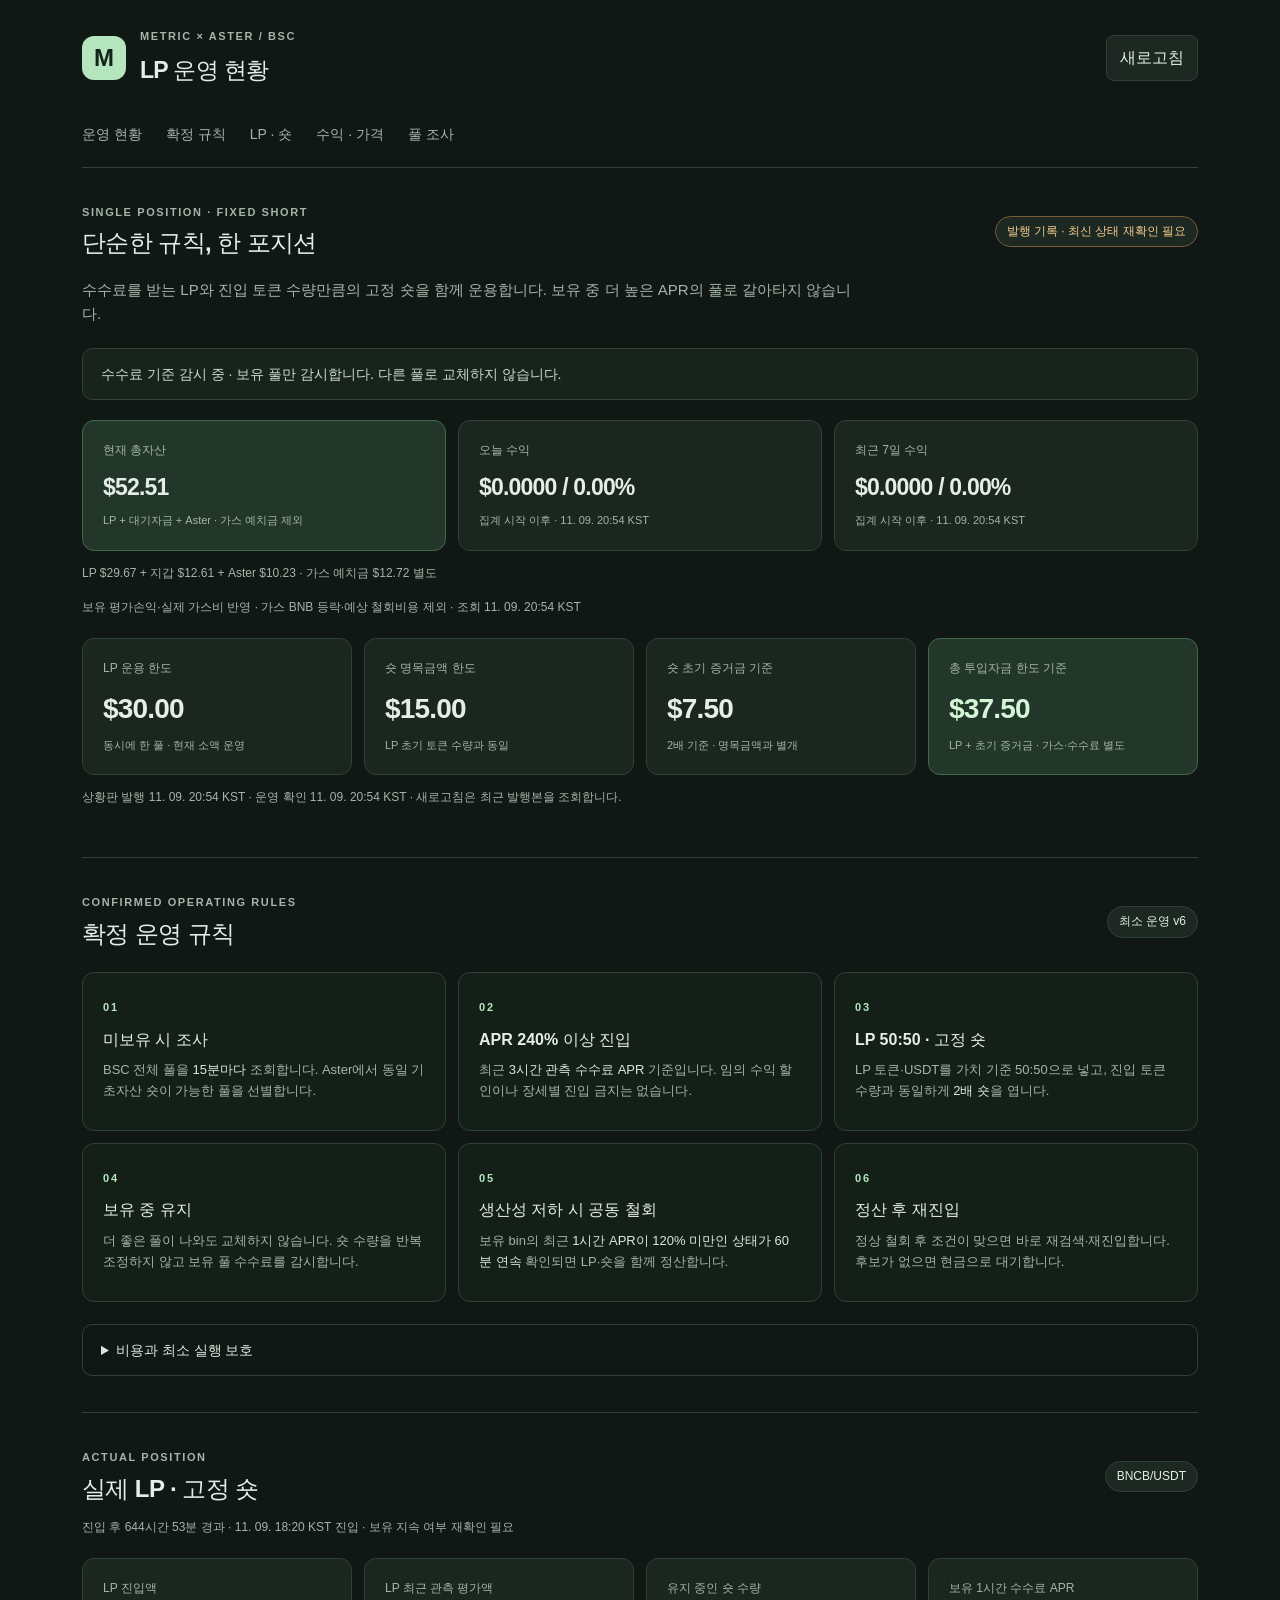
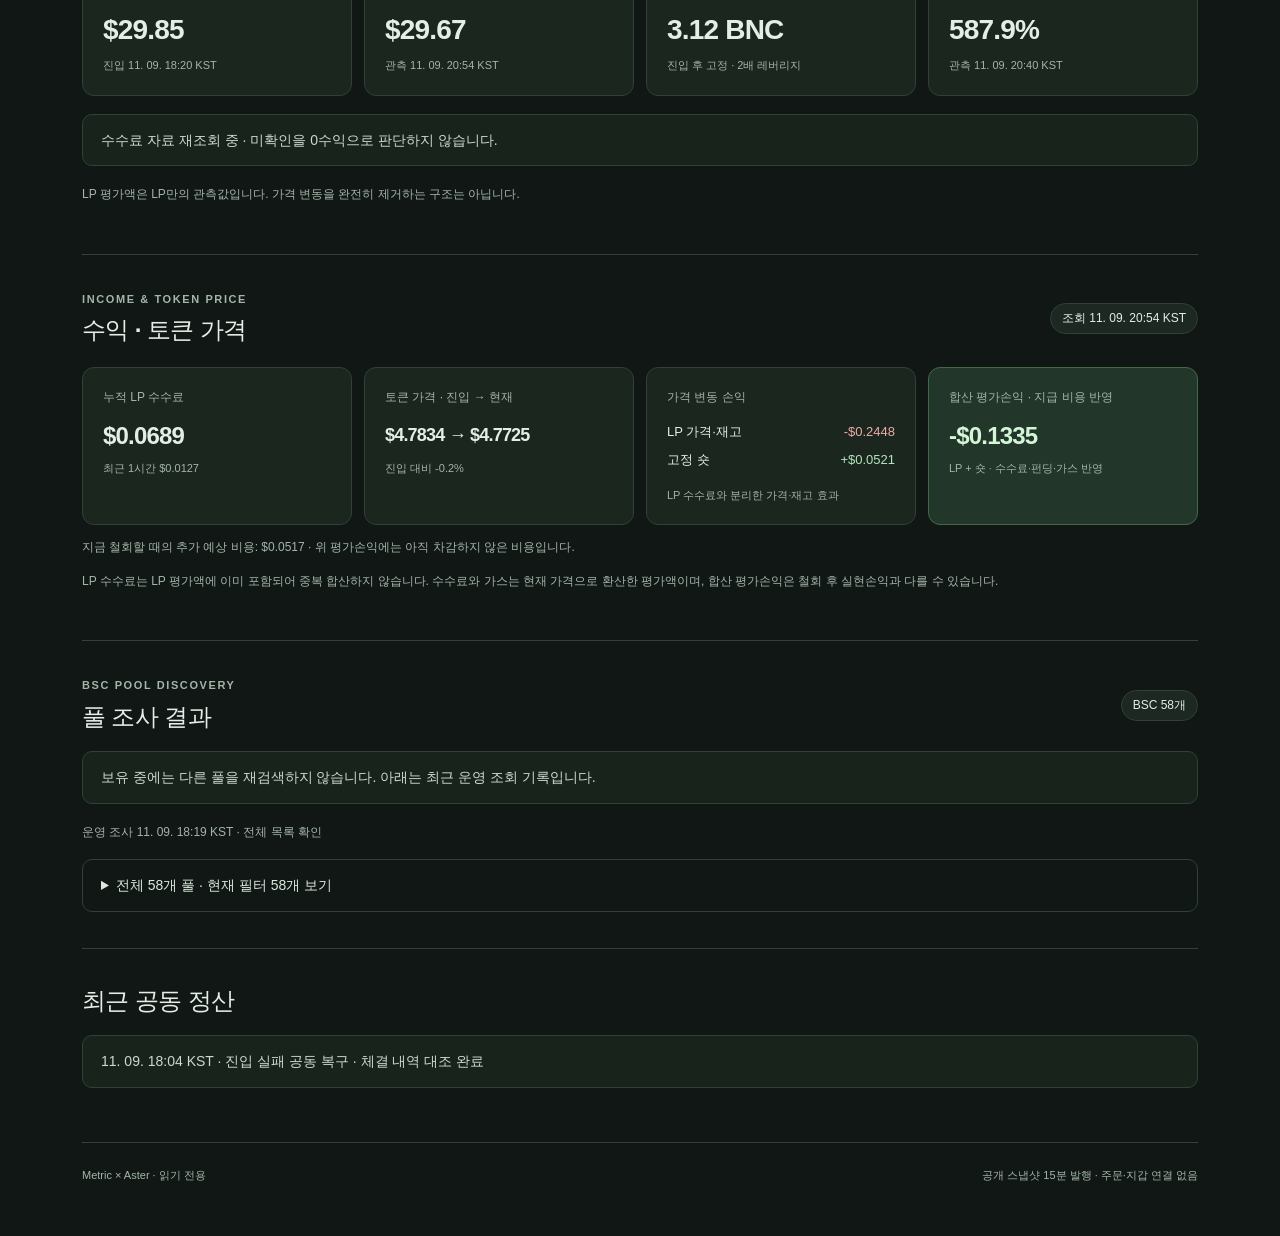
==== index.html @ 083e107a "publish minimal LP operations 2026-11-09 20:54 KST" ====
<!doctype html>
<html lang="ko"><head><meta charset="utf-8"><meta name="viewport" content="width=device-width,initial-scale=1"><meta name="color-scheme" content="dark"><meta name="theme-color" content="#101714"><meta name="robots" content="noindex,nofollow,noarchive"><meta name="description" content="BSC Metric LP와 Aster 고정 숏의 최소 규칙 자동운영 현황"><title>LP 운영 현황 · Metric × Aster</title><link rel="stylesheet" href="./styles.css"><script src="./app.js" defer></script></head>
<body><a class="skip" href="#main">본문으로 건너뛰기</a><div class="shell">
<header><div class="brand"><span class="mark" aria-hidden="true">M</span><div><p class="eyebrow">METRIC × ASTER / BSC</p><h1>LP 운영 현황</h1></div></div><button id="refresh" type="button">새로고침</button></header>
<nav aria-label="상황판 탐색"><a href="#overview">운영 현황</a><a href="#rules">확정 규칙</a><a href="#position">LP · 숏</a><a href="#profit">수익 · 가격</a><a href="#pools">풀 조사</a></nav>
<main id="main"><div id="load-state" role="status">운영 스냅샷을 불러오는 중입니다.</div>
<section id="overview" aria-labelledby="overview-title"><div class="section-title"><div><p class="eyebrow">SINGLE POSITION · FIXED SHORT</p><h2 id="overview-title">단순한 규칙, 한 포지션</h2></div><span id="run-badge" class="badge">확인 중</span></div>
<p class="intro">수수료를 받는 LP와 진입 토큰 수량만큼의 고정 숏을 함께 운용합니다. 보유 중 더 높은 APR의 풀로 갈아타지 않습니다.</p>
<div id="runtime-note" class="status-box" role="status">현재 운영 상태 확인 중</div>
<div class="grid asset-grid" aria-label="전략 자산 및 기간 수익"><article class="card accent"><span>현재 총자산</span><strong id="assets-total">미확인</strong><small>LP + 대기자금 + Aster · 가스 예치금 제외</small></article><article class="card"><span>오늘 수익</span><strong id="assets-day">미확인</strong><small id="assets-day-period">한국시간 00시 기준</small></article><article class="card"><span>최근 7일 수익</span><strong id="assets-week">미확인</strong><small id="assets-week-period">현재부터 최근 7일</small></article></div><p id="assets-components" class="meta">자산 구성 확인 중</p><p id="assets-note" class="meta">보유 평가손익·실제 가스비 반영 · 가스 BNB 등락·예상 철회비용 제외 · 집계 확인 중</p>
<div class="grid capital"><article class="card"><span>LP 운용 한도</span><strong id="cap-lp">—</strong><small>동시에 한 풀 · 현재 소액 운영</small></article><article class="card"><span>숏 명목금액 한도</span><strong id="cap-short">—</strong><small>LP 초기 토큰 수량과 동일</small></article><article class="card"><span>숏 초기 증거금 기준</span><strong id="cap-margin">—</strong><small>2배 기준 · 명목금액과 별개</small></article><article class="card accent"><span>총 투입자금 한도 기준</span><strong id="cap-total">—</strong><small>LP + 초기 증거금 · 가스·수수료 별도</small></article></div>
<p class="meta" id="freshness">발행 시각 확인 중</p></section>
<section id="rules" aria-labelledby="rules-title"><div class="section-title"><div><p class="eyebrow">CONFIRMED OPERATING RULES</p><h2 id="rules-title">확정 운영 규칙</h2></div><span class="tag" id="policy-version">최소 운영</span></div>
<ol class="rule-grid"><li><span class="step">01</span><h3>미보유 시 조사</h3><p>BSC 전체 풀을 <b>15분마다</b> 조회합니다. Aster에서 동일 기초자산 숏이 가능한 풀을 선별합니다.</p></li><li><span class="step">02</span><h3>APR 240% 이상 진입</h3><p>최근 <b>3시간 관측 수수료 APR</b> 기준입니다. 임의 수익 할인이나 장세별 진입 금지는 없습니다.</p></li><li><span class="step">03</span><h3>LP 50:50 · 고정 숏</h3><p>LP 토큰·USDT를 가치 기준 50:50으로 넣고, 진입 토큰 수량과 동일하게 <b>2배 숏</b>을 엽니다.</p></li><li><span class="step">04</span><h3>보유 중 유지</h3><p>더 좋은 풀이 나와도 교체하지 않습니다. 숏 수량을 반복 조정하지 않고 보유 풀 수수료를 감시합니다.</p></li><li><span class="step">05</span><h3>생산성 저하 시 공동 철회</h3><p>보유 bin의 최근 <b>1시간 APR이 120% 미만인 상태가 60분 연속</b> 확인되면 LP·숏을 함께 정산합니다.</p></li><li><span class="step">06</span><h3>정산 후 재진입</h3><p>정상 철회 후 조건이 맞으면 바로 재검색·재진입합니다. 후보가 없으면 현금으로 대기합니다.</p></li></ol>
<details class="plain-details"><summary>비용과 최소 실행 보호</summary><p>가스·LP 스왑·Aster 수수료·슬리피지·펀딩은 실제 비용으로 집계합니다. 비용은 후보 순위에 반영하되 별도 수익 진입 문턱을 추가하지 않습니다.</p><p>등급·관리자 배지·고정 달러 유보·작은 명목 손실로 차단하지 않습니다. 실제 잔고·증거금·가스·주문 단위, 동일 자산·계약·피드, 중복 주문 방지·부분 실패 복구는 유지합니다. Aster와 DEX 가격 한도는 0.5%입니다.</p><p>일시적인 통계 조회 실패는 0수익으로 보지 않습니다. 실제 위험·진입 실패 복구 후에는 15분 재시도 간격을 지킵니다. APR은 LP 자본 기준의 과거 수수료율이며, 총자산 기준 확정 수익률은 아닙니다.</p></details></section>
<section id="position" aria-labelledby="position-title"><div class="section-title"><div><p class="eyebrow">ACTUAL POSITION</p><h2 id="position-title">실제 LP · 고정 숏</h2></div><span id="position-pair" class="tag">—</span></div><p class="meta" id="position-elapsed">진입 경과시간 확인 중</p><div id="position-empty" class="status-box" hidden>현재 포지션 없음 · 진입 조건 충족 대기</div><div class="grid position-grid" id="position-values"><article class="card"><span>LP 진입액</span><strong id="position-entry">—</strong><small id="position-time">—</small></article><article class="card"><span>LP 최근 관측 평가액</span><strong id="position-nav">—</strong><small id="position-nav-at">—</small></article><article class="card"><span>유지 중인 숏 수량</span><strong id="position-short">—</strong><small>진입 후 고정 · 2배 레버리지</small></article><article class="card"><span>보유 1시간 수수료 APR</span><strong id="position-apr">—</strong><small id="position-fee-at">—</small></article></div><div class="status-box" id="exit-status">—</div><p class="meta">LP 평가액은 LP만의 관측값입니다. 가격 변동을 완전히 제거하는 구조는 아닙니다.</p></section>
<section id="profit" aria-labelledby="profit-title"><div class="section-title"><div><p class="eyebrow">INCOME &amp; TOKEN PRICE</p><h2 id="profit-title">수익 · 토큰 가격</h2></div><span id="profit-at" class="tag">조회 대기</span></div><div class="grid profit-grid"><article class="card"><span>누적 LP 수수료</span><strong id="profit-fees">—</strong><small id="profit-hour">최근 1시간 증가액 확인 중</small></article><article class="card"><span>토큰 가격 · 진입 → 현재</span><strong id="profit-price">—</strong><small id="profit-price-change">—</small></article><article class="card"><span>가격 변동 손익</span><div class="pnl-lines"><p>LP 가격·재고 <b id="profit-lp-price">—</b></p><p>고정 숏 <b id="profit-short">—</b></p></div><small>LP 수수료와 분리한 가격·재고 효과</small></article><article class="card accent"><span>합산 평가손익 · 지급 비용 반영</span><strong id="profit-net">—</strong><small>LP + 숏 · 수수료·펀딩·가스 반영</small></article></div><p id="profit-exit" class="meta">지금 철회할 때의 추가 예상 비용: 미확인</p><p class="meta">LP 수수료는 LP 평가액에 이미 포함되어 중복 합산하지 않습니다. 수수료와 가스는 현재 가격으로 환산한 평가액이며, 합산 평가손익은 철회 후 실현손익과 다를 수 있습니다.</p></section>
<section id="pools" aria-labelledby="pools-title"><div class="section-title"><div><p class="eyebrow">BSC POOL DISCOVERY</p><h2 id="pools-title">풀 조사 결과</h2></div><span id="pool-count" class="tag">—</span></div><p id="scan-note" class="status-box">조사 기록 확인 중</p><p class="meta" id="scan-at">—</p><details id="pool-details" class="plain-details"><summary id="pool-summary">전체 풀 보기</summary><div class="filters"><label>풀 검색<input id="pool-search" type="search" placeholder="예: WBNB, BNCB" autocomplete="off"></label><label>판정<select id="pool-filter"><option value="all">전체</option><option value="fee_pass">APR 240% 이상</option><option value="below_apr">APR 미달</option><option value="unverified">자료 확인 대기</option><option value="excluded">실행 조건 미충족</option></select></label></div><div class="table-wrap"><table><caption class="sr-only">BSC 풀별 수수료와 실행 조건 조사 결과</caption><thead><tr><th>풀</th><th>Aster 숏</th><th>관측 APR</th><th>판정</th></tr></thead><tbody id="pool-rows"></tbody></table></div><p id="pool-empty" hidden>조건에 맞는 풀이 없습니다.</p></details></section>
<section id="activity" aria-labelledby="activity-title"><div class="section-title"><h2 id="activity-title">최근 공동 정산</h2></div><p id="last-settlement" class="status-box">정산 기록 확인 중</p></section>
</main><footer><span>Metric × Aster · 읽기 전용</span><span>공개 스냅샷 15분 발행 · 주문·지갑 연결 없음</span></footer></div></body></html>
---- styles.css ----
:root{font-family:Inter,Pretendard,-apple-system,BlinkMacSystemFont,"Segoe UI",sans-serif;color:#e4eee7;background:#101714;font-synthesis:none;line-height:1.6;color-scheme:dark;--muted:#a4b5a9;--line:#304138;--accent:#b4e5bc}*{box-sizing:border-box}body{margin:0}a{color:inherit}button,input,select{font:inherit}button,input,select{border:1px solid var(--line);border-radius:8px;background:#1c2821;color:inherit;padding:9px 13px}button{cursor:pointer}button:hover{background:#2b3e30}button:disabled{cursor:wait;opacity:.65}:focus-visible{outline:2px solid var(--accent);outline-offset:4px}.shell{max-width:1180px;margin:auto;padding:28px 32px}header{display:flex;align-items:center;justify-content:space-between;gap:20px;padding-bottom:22px}.brand{display:flex;gap:14px;align-items:center}.mark{width:44px;height:44px;display:grid;place-items:center;background:#b4e5bc;color:#132319;border-radius:12px;font-size:24px;font-weight:700}.eyebrow{font-size:11px;letter-spacing:1.6px;color:var(--muted);font-weight:600;margin:0 0 6px}h1{font-size:23px;letter-spacing:-.7px;margin:0}h2{font-size:24px;letter-spacing:-.6px;line-height:1.35;margin:0}h3{font-size:16px;margin:8px 0}nav{display:flex;flex-wrap:wrap;gap:8px 24px;border-bottom:1px solid var(--line);padding:8px 0 16px}nav a{text-decoration:none;color:var(--muted);font-size:14px;padding:5px 0}nav a:hover{color:var(--accent)}section{padding:36px 0;border-bottom:1px solid var(--line);scroll-margin-top:18px}.section-title{display:flex;align-items:center;justify-content:space-between;gap:14px;flex-wrap:wrap}.intro{color:var(--muted);max-width:780px;margin:18px 0 22px;font-size:15px}.badge,.tag{border:1px solid var(--line);padding:5px 11px;border-radius:100px;font-size:12px;background:#1c2821}.badge.live{color:var(--accent);border-color:#466b4c}.badge.stale{color:#f1cb8e;border-color:#755d38}.status-box{padding:14px 18px;border:1px solid var(--line);border-radius:10px;background:#18231c;font-size:14px;margin:18px 0;color:#ccdacd}.grid{display:grid;grid-template-columns:repeat(4,minmax(0,1fr));gap:12px;margin:20px 0 12px}.card{background:#1a261e;border:1px solid var(--line);border-radius:12px;padding:20px;min-width:0}.card span{display:block;font-size:12px;color:var(--muted)}.card strong{display:block;font-size:28px;line-height:1.3;margin:13px 0 8px;font-weight:600;letter-spacing:-.8px;overflow-wrap:anywhere}.card small{display:block;color:var(--muted);font-size:11px;line-height:1.7}.accent{background:#22372a;border-color:#42684a}.accent strong{color:#d4f5d7}.meta{font-size:12px;color:var(--muted);line-height:1.8}.rule-grid{list-style:none;padding:0;display:grid;grid-template-columns:repeat(3,minmax(0,1fr));gap:12px;margin:22px 0}.rule-grid li{padding:20px;border:1px solid var(--line);border-radius:12px;background:#141f18}.step{font-size:11px;color:var(--accent);letter-spacing:2px;font-weight:700}.rule-grid p{font-size:13px;color:var(--muted);margin:8px 0}.rule-grid b{color:#dbe9dd;font-weight:500}.plain-details{border:1px solid var(--line);border-radius:10px;padding:14px 18px;margin-top:16px}.plain-details summary{cursor:pointer;font-size:14px;color:#dbe9dd}.plain-details p{font-size:13px;color:var(--muted)}.filters{display:flex;gap:16px;margin:20px 0}.filters label{display:grid;gap:6px;font-size:12px;color:var(--muted);flex:1;min-width:0}.filters input,.filters select{width:100%;min-width:0}.table-wrap{overflow:auto;width:100%;max-height:540px}table{border-collapse:collapse;text-align:left;width:100%;font-size:13px;min-width:560px}th,td{padding:12px;border-bottom:1px solid var(--line);vertical-align:top}th{font-size:12px;color:var(--muted);font-weight:500;background:#18231c;position:sticky;top:0}td:last-child{max-width:330px;color:var(--muted)}footer{display:flex;justify-content:space-between;gap:10px;flex-wrap:wrap;color:var(--muted);font-size:11px;padding:24px 0}.skip,.sr-only{position:absolute;width:1px;height:1px;overflow:hidden;clip:rect(0,0,0,0)}.skip:focus{position:fixed;top:8px;left:8px;clip:auto;width:auto;height:auto;background:#263b2d;padding:12px;z-index:10}[hidden]{display:none!important}#load-state{color:var(--muted);font-size:13px;padding-top:16px}#load-state:empty{display:none}@media(max-width:850px){.grid{grid-template-columns:repeat(2,minmax(0,1fr))}.rule-grid{grid-template-columns:repeat(2,minmax(0,1fr))}}@media(max-width:520px){.shell{padding:20px 16px}header{gap:10px}.mark{width:36px;height:36px}h1{font-size:19px}h2{font-size:21px}.eyebrow{font-size:9px;letter-spacing:1.1px}.brand{gap:9px}button{font-size:12px;padding:8px 10px}nav{gap:8px 20px}nav a{font-size:12px}section{padding:28px 0}.card{padding:15px}.card strong{font-size:23px}.grid{gap:9px}.card span{font-size:11px}.rule-grid{grid-template-columns:1fr}.rule-grid li{padding:16px}.filters{flex-direction:column}.section-title{gap:10px}.status-box{padding:12px 14px}.plain-details{padding:12px}.intro{font-size:14px}}@media(prefers-reduced-motion:reduce){*{scroll-behavior:auto!important}}

.profit-grid strong{font-size:24px}.profit-grid #profit-price{font-size:18px;line-height:1.7}.pnl-lines{font-size:13px;padding:8px 0}.pnl-lines p{display:flex;justify-content:space-between;gap:8px;flex-wrap:wrap;margin:7px 0}.pnl-lines b{font-weight:500}.positive{color:#b4e5bc}.negative{color:#edada5}.neutral{color:inherit}@media(max-width:520px){.profit-grid strong{font-size:21px}.profit-grid #profit-price{font-size:16px}.pnl-lines{font-size:12px}}

.asset-grid{grid-template-columns:repeat(3,minmax(0,1fr))}.asset-grid strong{font-size:23px}.asset-grid .card strong{color:inherit}@media(max-width:650px){.asset-grid{grid-template-columns:1fr}.asset-grid strong{font-size:25px}}
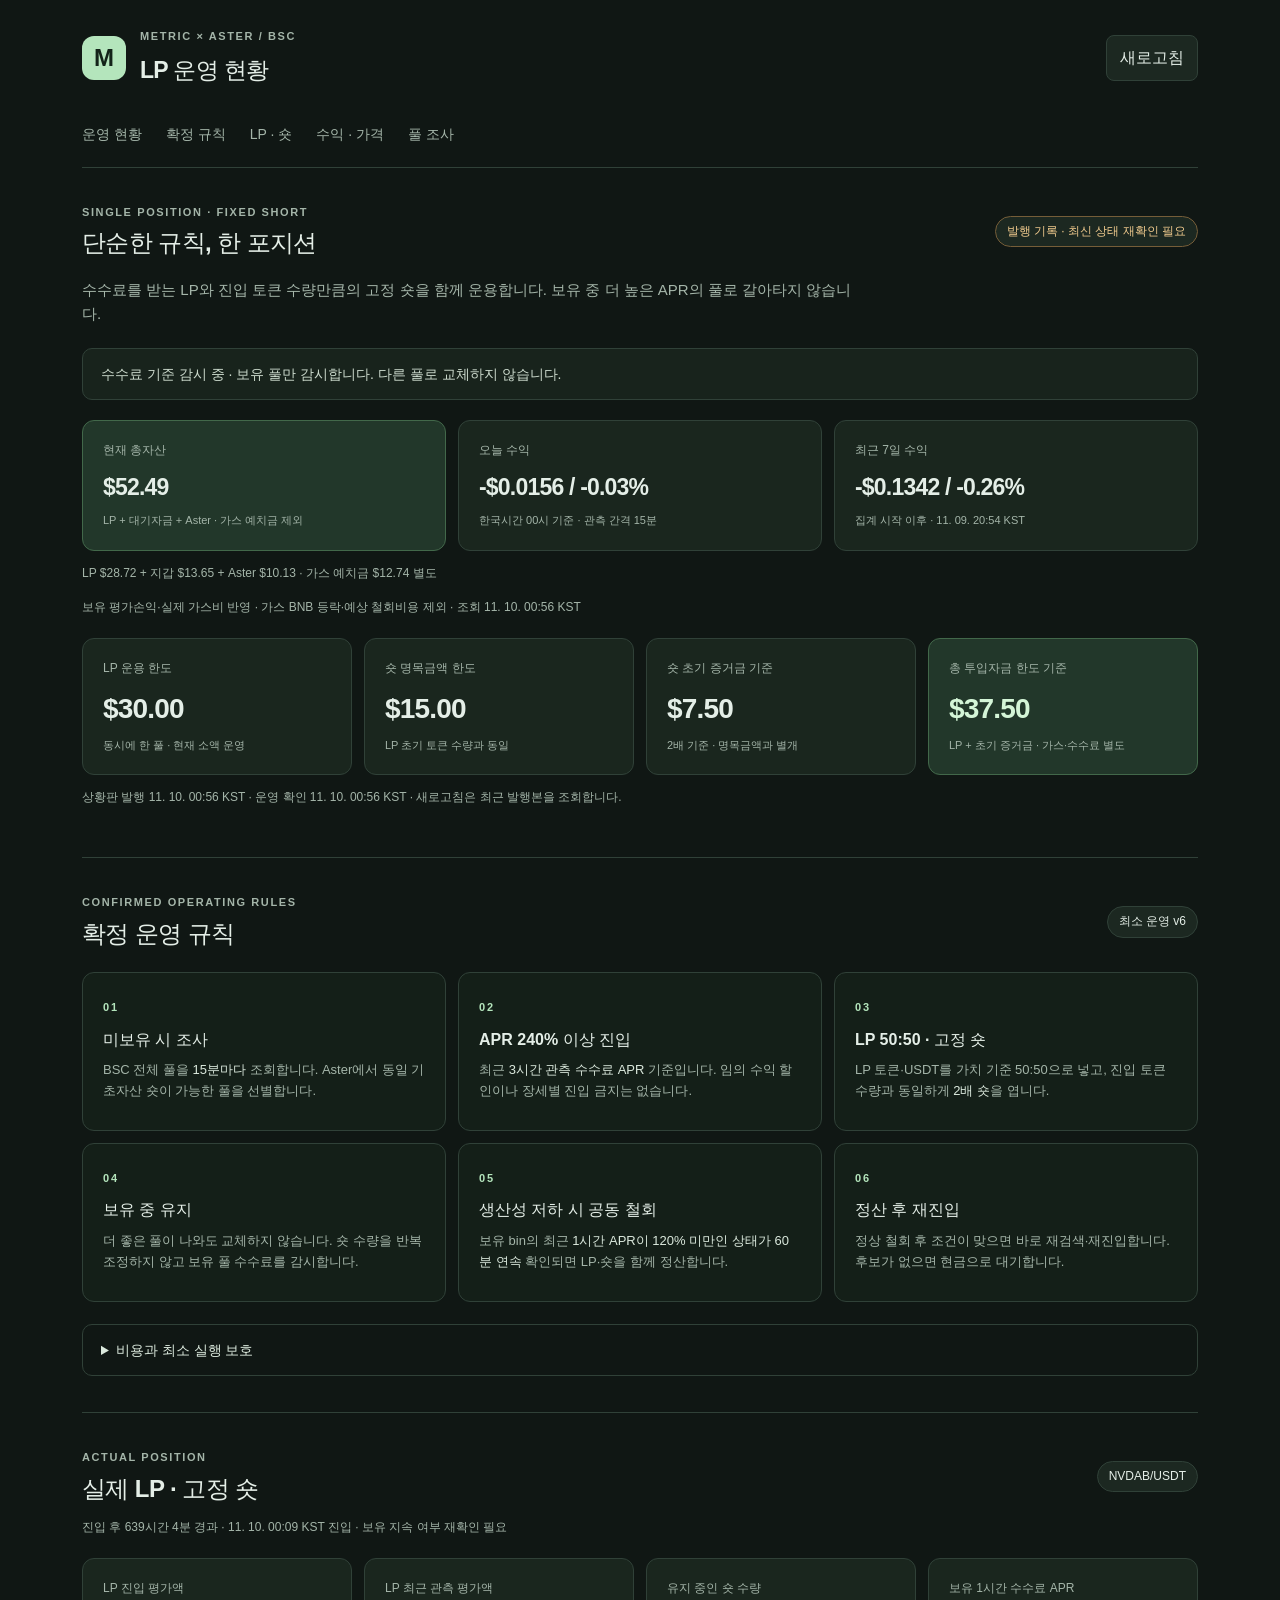
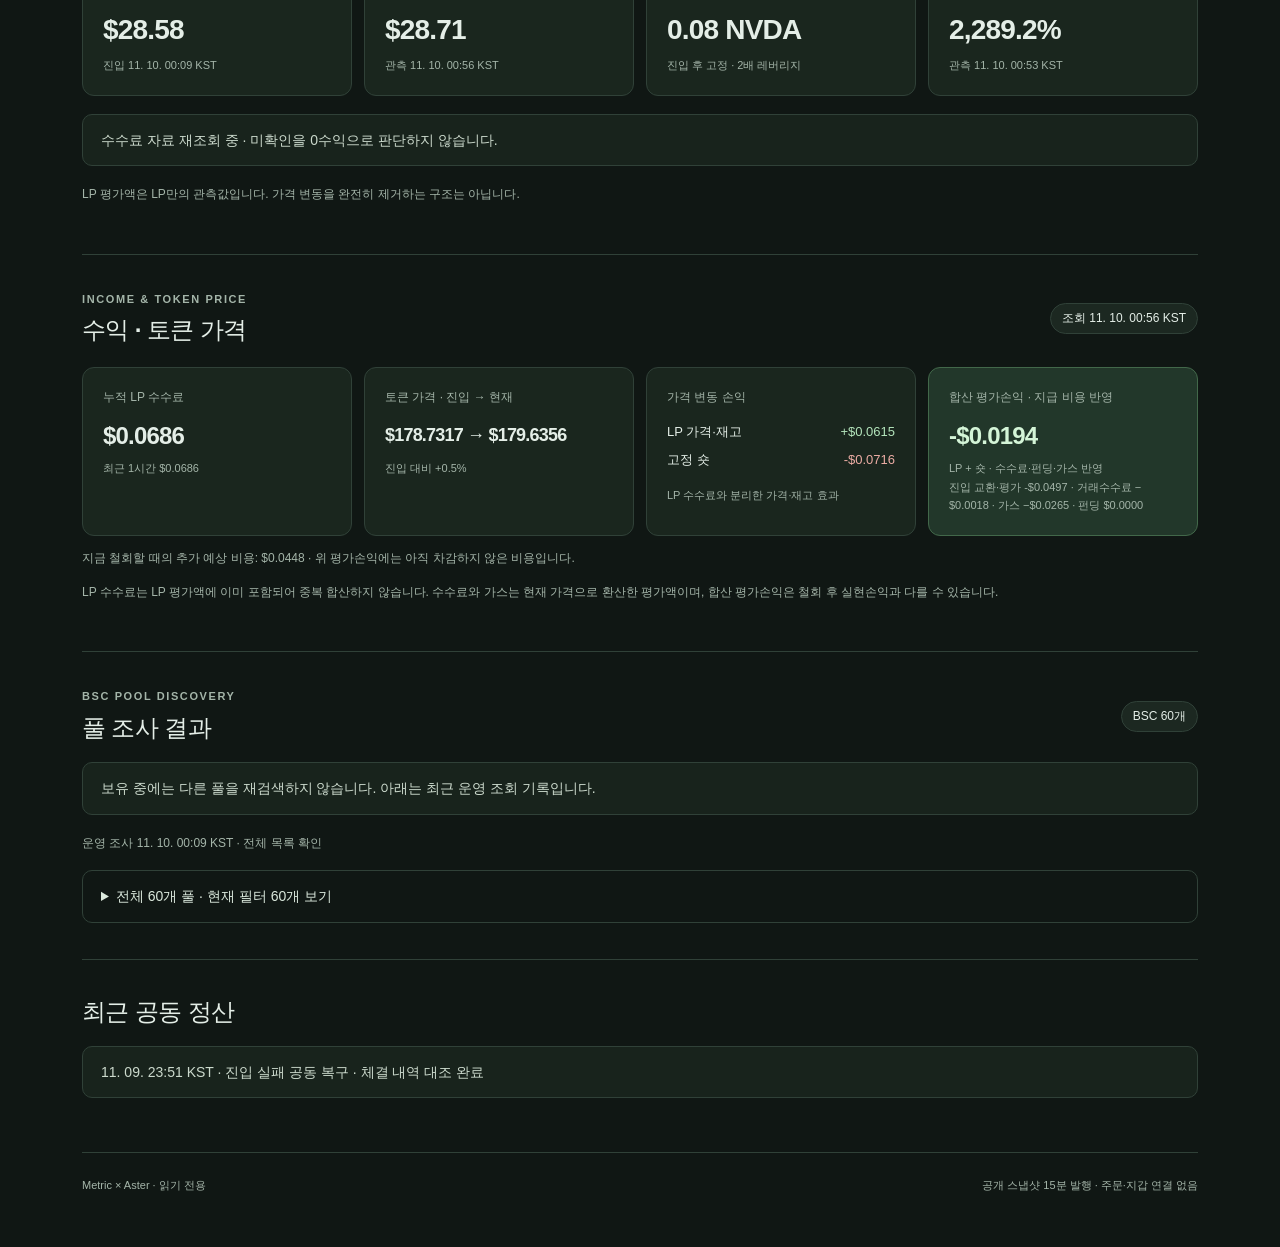
==== commit 41e0cac9: "publish minimal LP operations 2026-11-10 00:56 KST" ====
--- a/index.html
+++ b/index.html
@@ -13,8 +13,8 @@
 <section id="rules" aria-labelledby="rules-title"><div class="section-title"><div><p class="eyebrow">CONFIRMED OPERATING RULES</p><h2 id="rules-title">확정 운영 규칙</h2></div><span class="tag" id="policy-version">최소 운영</span></div>
 <ol class="rule-grid"><li><span class="step">01</span><h3>미보유 시 조사</h3><p>BSC 전체 풀을 <b>15분마다</b> 조회합니다. Aster에서 동일 기초자산 숏이 가능한 풀을 선별합니다.</p></li><li><span class="step">02</span><h3>APR 240% 이상 진입</h3><p>최근 <b>3시간 관측 수수료 APR</b> 기준입니다. 임의 수익 할인이나 장세별 진입 금지는 없습니다.</p></li><li><span class="step">03</span><h3>LP 50:50 · 고정 숏</h3><p>LP 토큰·USDT를 가치 기준 50:50으로 넣고, 진입 토큰 수량과 동일하게 <b>2배 숏</b>을 엽니다.</p></li><li><span class="step">04</span><h3>보유 중 유지</h3><p>더 좋은 풀이 나와도 교체하지 않습니다. 숏 수량을 반복 조정하지 않고 보유 풀 수수료를 감시합니다.</p></li><li><span class="step">05</span><h3>생산성 저하 시 공동 철회</h3><p>보유 bin의 최근 <b>1시간 APR이 120% 미만인 상태가 60분 연속</b> 확인되면 LP·숏을 함께 정산합니다.</p></li><li><span class="step">06</span><h3>정산 후 재진입</h3><p>정상 철회 후 조건이 맞으면 바로 재검색·재진입합니다. 후보가 없으면 현금으로 대기합니다.</p></li></ol>
 <details class="plain-details"><summary>비용과 최소 실행 보호</summary><p>가스·LP 스왑·Aster 수수료·슬리피지·펀딩은 실제 비용으로 집계합니다. 비용은 후보 순위에 반영하되 별도 수익 진입 문턱을 추가하지 않습니다.</p><p>등급·관리자 배지·고정 달러 유보·작은 명목 손실로 차단하지 않습니다. 실제 잔고·증거금·가스·주문 단위, 동일 자산·계약·피드, 중복 주문 방지·부분 실패 복구는 유지합니다. Aster와 DEX 가격 한도는 0.5%입니다.</p><p>일시적인 통계 조회 실패는 0수익으로 보지 않습니다. 실제 위험·진입 실패 복구 후에는 15분 재시도 간격을 지킵니다. APR은 LP 자본 기준의 과거 수수료율이며, 총자산 기준 확정 수익률은 아닙니다.</p></details></section>
-<section id="position" aria-labelledby="position-title"><div class="section-title"><div><p class="eyebrow">ACTUAL POSITION</p><h2 id="position-title">실제 LP · 고정 숏</h2></div><span id="position-pair" class="tag">—</span></div><p class="meta" id="position-elapsed">진입 경과시간 확인 중</p><div id="position-empty" class="status-box" hidden>현재 포지션 없음 · 진입 조건 충족 대기</div><div class="grid position-grid" id="position-values"><article class="card"><span>LP 진입액</span><strong id="position-entry">—</strong><small id="position-time">—</small></article><article class="card"><span>LP 최근 관측 평가액</span><strong id="position-nav">—</strong><small id="position-nav-at">—</small></article><article class="card"><span>유지 중인 숏 수량</span><strong id="position-short">—</strong><small>진입 후 고정 · 2배 레버리지</small></article><article class="card"><span>보유 1시간 수수료 APR</span><strong id="position-apr">—</strong><small id="position-fee-at">—</small></article></div><div class="status-box" id="exit-status">—</div><p class="meta">LP 평가액은 LP만의 관측값입니다. 가격 변동을 완전히 제거하는 구조는 아닙니다.</p></section>
-<section id="profit" aria-labelledby="profit-title"><div class="section-title"><div><p class="eyebrow">INCOME &amp; TOKEN PRICE</p><h2 id="profit-title">수익 · 토큰 가격</h2></div><span id="profit-at" class="tag">조회 대기</span></div><div class="grid profit-grid"><article class="card"><span>누적 LP 수수료</span><strong id="profit-fees">—</strong><small id="profit-hour">최근 1시간 증가액 확인 중</small></article><article class="card"><span>토큰 가격 · 진입 → 현재</span><strong id="profit-price">—</strong><small id="profit-price-change">—</small></article><article class="card"><span>가격 변동 손익</span><div class="pnl-lines"><p>LP 가격·재고 <b id="profit-lp-price">—</b></p><p>고정 숏 <b id="profit-short">—</b></p></div><small>LP 수수료와 분리한 가격·재고 효과</small></article><article class="card accent"><span>합산 평가손익 · 지급 비용 반영</span><strong id="profit-net">—</strong><small>LP + 숏 · 수수료·펀딩·가스 반영</small></article></div><p id="profit-exit" class="meta">지금 철회할 때의 추가 예상 비용: 미확인</p><p class="meta">LP 수수료는 LP 평가액에 이미 포함되어 중복 합산하지 않습니다. 수수료와 가스는 현재 가격으로 환산한 평가액이며, 합산 평가손익은 철회 후 실현손익과 다를 수 있습니다.</p></section>
+<section id="position" aria-labelledby="position-title"><div class="section-title"><div><p class="eyebrow">ACTUAL POSITION</p><h2 id="position-title">실제 LP · 고정 숏</h2></div><span id="position-pair" class="tag">—</span></div><p class="meta" id="position-elapsed">진입 경과시간 확인 중</p><div id="position-empty" class="status-box" hidden>현재 포지션 없음 · 진입 조건 충족 대기</div><div class="grid position-grid" id="position-values"><article class="card"><span>LP 진입 평가액</span><strong id="position-entry">—</strong><small id="position-time">—</small></article><article class="card"><span>LP 최근 관측 평가액</span><strong id="position-nav">—</strong><small id="position-nav-at">—</small></article><article class="card"><span>유지 중인 숏 수량</span><strong id="position-short">—</strong><small>진입 후 고정 · 2배 레버리지</small></article><article class="card"><span>보유 1시간 수수료 APR</span><strong id="position-apr">—</strong><small id="position-fee-at">—</small></article></div><div class="status-box" id="exit-status">—</div><p class="meta">LP 평가액은 LP만의 관측값입니다. 가격 변동을 완전히 제거하는 구조는 아닙니다.</p></section>
+<section id="profit" aria-labelledby="profit-title"><div class="section-title"><div><p class="eyebrow">INCOME &amp; TOKEN PRICE</p><h2 id="profit-title">수익 · 토큰 가격</h2></div><span id="profit-at" class="tag">조회 대기</span></div><div class="grid profit-grid"><article class="card"><span>누적 LP 수수료</span><strong id="profit-fees">—</strong><small id="profit-hour">최근 1시간 증가액 확인 중</small></article><article class="card"><span>토큰 가격 · 진입 → 현재</span><strong id="profit-price">—</strong><small id="profit-price-change">—</small></article><article class="card"><span>가격 변동 손익</span><div class="pnl-lines"><p>LP 가격·재고 <b id="profit-lp-price">—</b></p><p>고정 숏 <b id="profit-short">—</b></p></div><small>LP 수수료와 분리한 가격·재고 효과</small></article><article class="card accent"><span>합산 평가손익 · 지급 비용 반영</span><strong id="profit-net">—</strong><small>LP + 숏 · 수수료·펀딩·가스 반영</small><small id="profit-costs">비용 분해 확인 중</small></article></div><p id="profit-exit" class="meta">지금 철회할 때의 추가 예상 비용: 미확인</p><p class="meta">LP 수수료는 LP 평가액에 이미 포함되어 중복 합산하지 않습니다. 수수료와 가스는 현재 가격으로 환산한 평가액이며, 합산 평가손익은 철회 후 실현손익과 다를 수 있습니다.</p></section>
 <section id="pools" aria-labelledby="pools-title"><div class="section-title"><div><p class="eyebrow">BSC POOL DISCOVERY</p><h2 id="pools-title">풀 조사 결과</h2></div><span id="pool-count" class="tag">—</span></div><p id="scan-note" class="status-box">조사 기록 확인 중</p><p class="meta" id="scan-at">—</p><details id="pool-details" class="plain-details"><summary id="pool-summary">전체 풀 보기</summary><div class="filters"><label>풀 검색<input id="pool-search" type="search" placeholder="예: WBNB, BNCB" autocomplete="off"></label><label>판정<select id="pool-filter"><option value="all">전체</option><option value="fee_pass">APR 240% 이상</option><option value="below_apr">APR 미달</option><option value="unverified">자료 확인 대기</option><option value="excluded">실행 조건 미충족</option></select></label></div><div class="table-wrap"><table><caption class="sr-only">BSC 풀별 수수료와 실행 조건 조사 결과</caption><thead><tr><th>풀</th><th>Aster 숏</th><th>관측 APR</th><th>판정</th></tr></thead><tbody id="pool-rows"></tbody></table></div><p id="pool-empty" hidden>조건에 맞는 풀이 없습니다.</p></details></section>
 <section id="activity" aria-labelledby="activity-title"><div class="section-title"><h2 id="activity-title">최근 공동 정산</h2></div><p id="last-settlement" class="status-box">정산 기록 확인 중</p></section>
 </main><footer><span>Metric × Aster · 읽기 전용</span><span>공개 스냅샷 15분 발행 · 주문·지갑 연결 없음</span></footer></div></body></html>
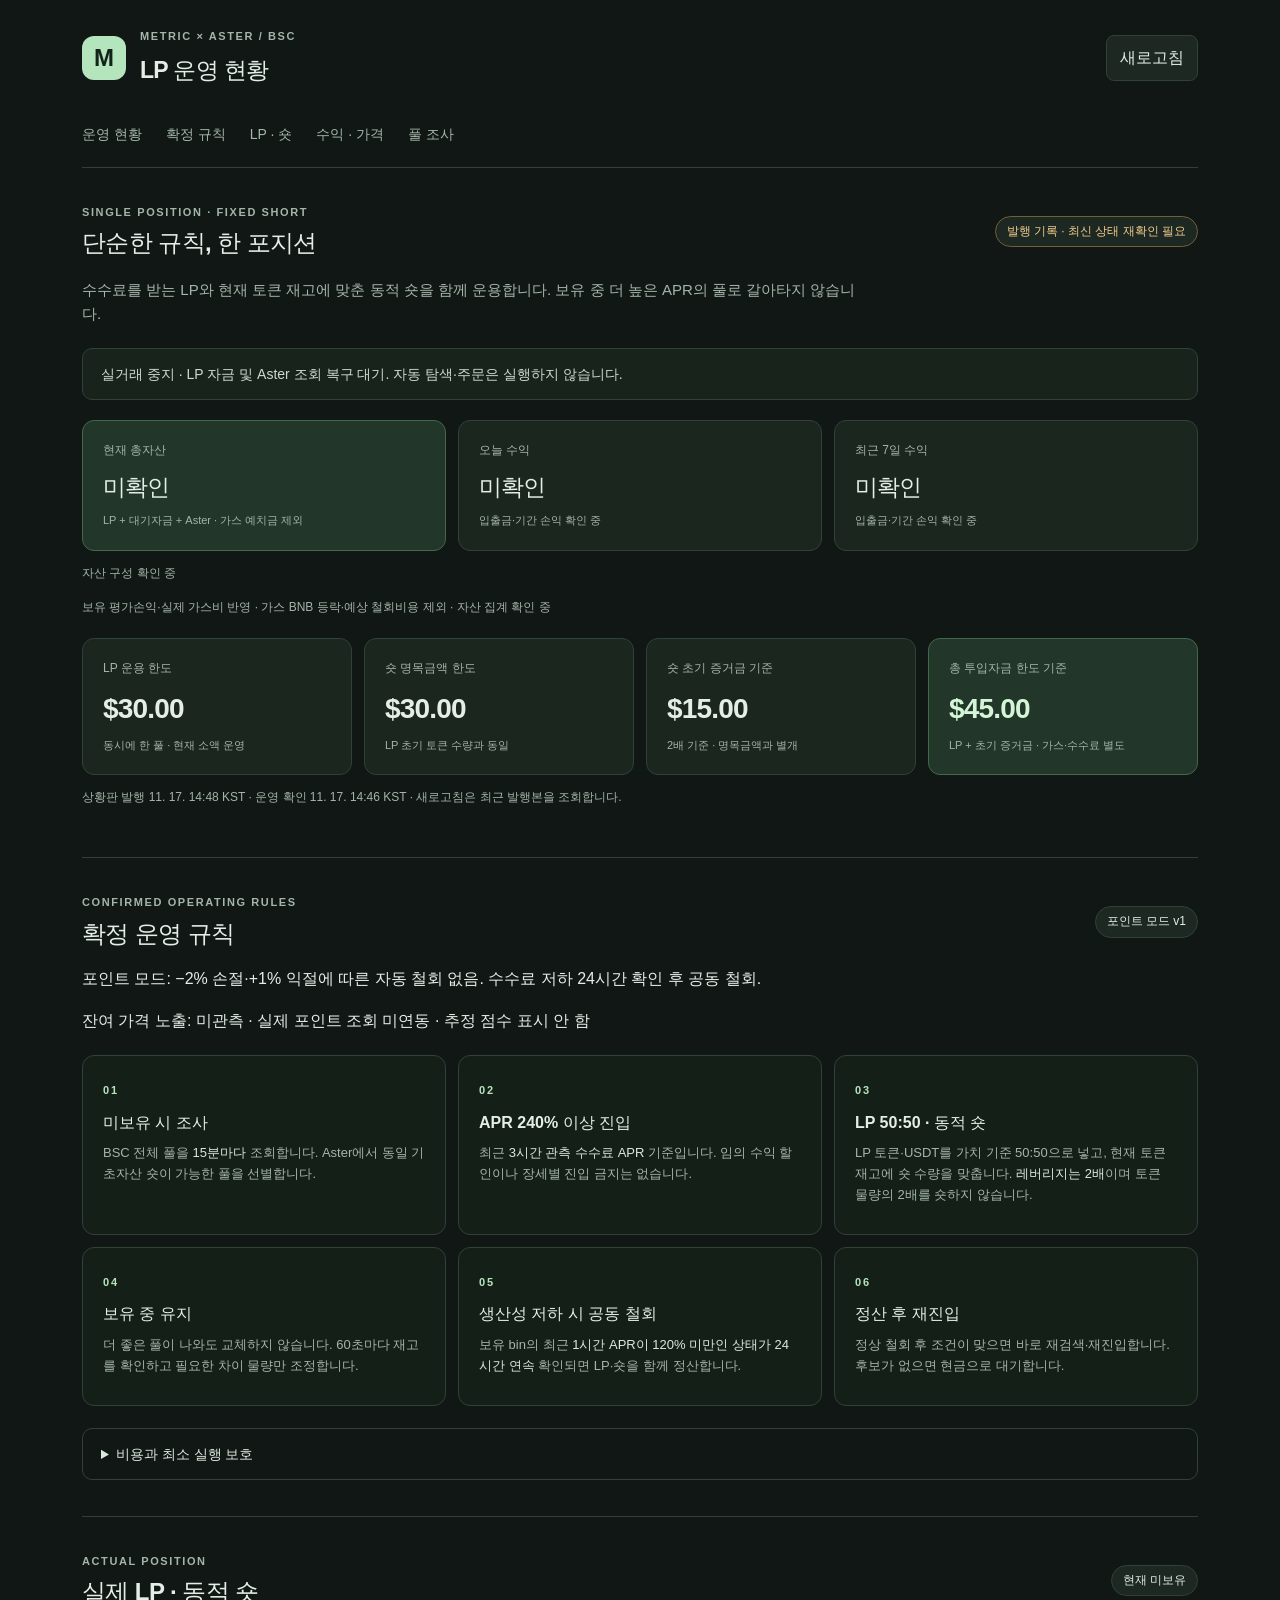
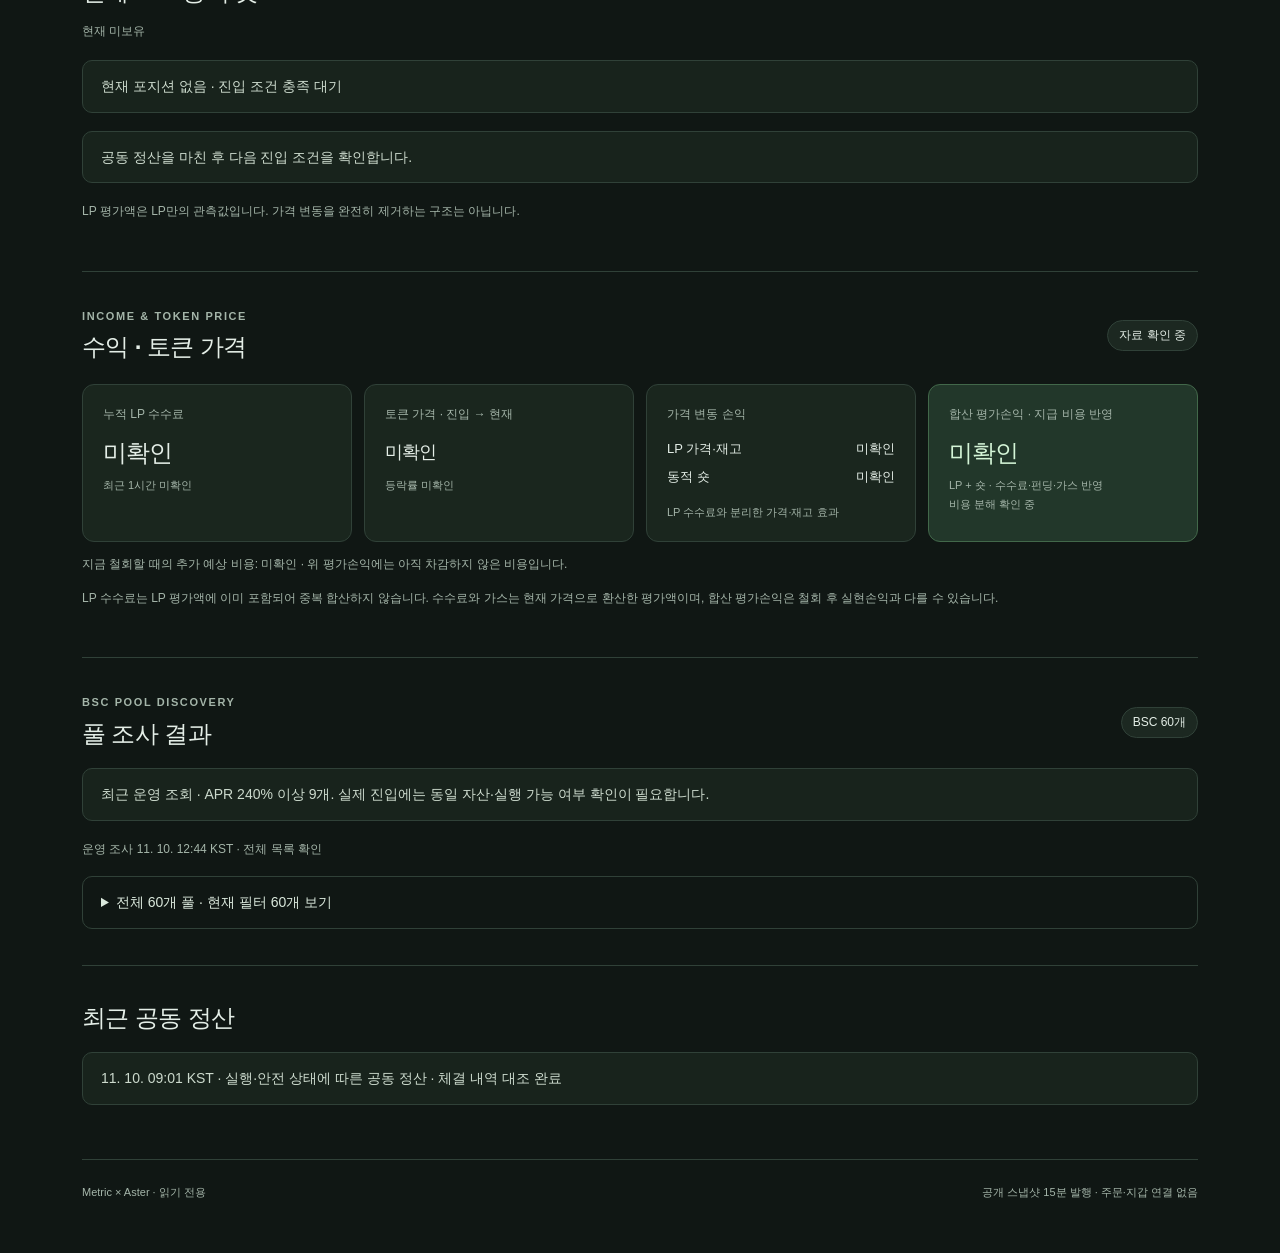
==== commit 01273036: "publish minimal LP operations 2026-11-17 14:48 KST" ====
--- a/index.html
+++ b/index.html
@@ -1,20 +1,20 @@
 <!doctype html>
-<html lang="ko"><head><meta charset="utf-8"><meta name="viewport" content="width=device-width,initial-scale=1"><meta name="color-scheme" content="dark"><meta name="theme-color" content="#101714"><meta name="robots" content="noindex,nofollow,noarchive"><meta name="description" content="BSC Metric LP와 Aster 고정 숏의 최소 규칙 자동운영 현황"><title>LP 운영 현황 · Metric × Aster</title><link rel="stylesheet" href="./styles.css"><script src="./app.js" defer></script></head>
+<html lang="ko"><head><meta charset="utf-8"><meta name="viewport" content="width=device-width,initial-scale=1"><meta name="color-scheme" content="dark"><meta name="theme-color" content="#101714"><meta name="robots" content="noindex,nofollow,noarchive"><meta name="description" content="BSC Metric LP와 Aster 동적 숏의 최소 규칙 자동운영 현황"><title>LP 운영 현황 · Metric × Aster</title><link rel="stylesheet" href="./styles.css"><script src="./app.js" defer></script></head>
 <body><a class="skip" href="#main">본문으로 건너뛰기</a><div class="shell">
 <header><div class="brand"><span class="mark" aria-hidden="true">M</span><div><p class="eyebrow">METRIC × ASTER / BSC</p><h1>LP 운영 현황</h1></div></div><button id="refresh" type="button">새로고침</button></header>
 <nav aria-label="상황판 탐색"><a href="#overview">운영 현황</a><a href="#rules">확정 규칙</a><a href="#position">LP · 숏</a><a href="#profit">수익 · 가격</a><a href="#pools">풀 조사</a></nav>
 <main id="main"><div id="load-state" role="status">운영 스냅샷을 불러오는 중입니다.</div>
 <section id="overview" aria-labelledby="overview-title"><div class="section-title"><div><p class="eyebrow">SINGLE POSITION · FIXED SHORT</p><h2 id="overview-title">단순한 규칙, 한 포지션</h2></div><span id="run-badge" class="badge">확인 중</span></div>
-<p class="intro">수수료를 받는 LP와 진입 토큰 수량만큼의 고정 숏을 함께 운용합니다. 보유 중 더 높은 APR의 풀로 갈아타지 않습니다.</p>
+<p class="intro">수수료를 받는 LP와 현재 토큰 재고에 맞춘 동적 숏을 함께 운용합니다. 보유 중 더 높은 APR의 풀로 갈아타지 않습니다.</p>
 <div id="runtime-note" class="status-box" role="status">현재 운영 상태 확인 중</div>
 <div class="grid asset-grid" aria-label="전략 자산 및 기간 수익"><article class="card accent"><span>현재 총자산</span><strong id="assets-total">미확인</strong><small>LP + 대기자금 + Aster · 가스 예치금 제외</small></article><article class="card"><span>오늘 수익</span><strong id="assets-day">미확인</strong><small id="assets-day-period">한국시간 00시 기준</small></article><article class="card"><span>최근 7일 수익</span><strong id="assets-week">미확인</strong><small id="assets-week-period">현재부터 최근 7일</small></article></div><p id="assets-components" class="meta">자산 구성 확인 중</p><p id="assets-note" class="meta">보유 평가손익·실제 가스비 반영 · 가스 BNB 등락·예상 철회비용 제외 · 집계 확인 중</p>
 <div class="grid capital"><article class="card"><span>LP 운용 한도</span><strong id="cap-lp">—</strong><small>동시에 한 풀 · 현재 소액 운영</small></article><article class="card"><span>숏 명목금액 한도</span><strong id="cap-short">—</strong><small>LP 초기 토큰 수량과 동일</small></article><article class="card"><span>숏 초기 증거금 기준</span><strong id="cap-margin">—</strong><small>2배 기준 · 명목금액과 별개</small></article><article class="card accent"><span>총 투입자금 한도 기준</span><strong id="cap-total">—</strong><small>LP + 초기 증거금 · 가스·수수료 별도</small></article></div>
 <p class="meta" id="freshness">발행 시각 확인 중</p></section>
 <section id="rules" aria-labelledby="rules-title"><div class="section-title"><div><p class="eyebrow">CONFIRMED OPERATING RULES</p><h2 id="rules-title">확정 운영 규칙</h2></div><span class="tag" id="policy-version">최소 운영</span></div>
-<ol class="rule-grid"><li><span class="step">01</span><h3>미보유 시 조사</h3><p>BSC 전체 풀을 <b>15분마다</b> 조회합니다. Aster에서 동일 기초자산 숏이 가능한 풀을 선별합니다.</p></li><li><span class="step">02</span><h3>APR 240% 이상 진입</h3><p>최근 <b>3시간 관측 수수료 APR</b> 기준입니다. 임의 수익 할인이나 장세별 진입 금지는 없습니다.</p></li><li><span class="step">03</span><h3>LP 50:50 · 고정 숏</h3><p>LP 토큰·USDT를 가치 기준 50:50으로 넣고, 진입 토큰 수량과 동일하게 <b>2배 숏</b>을 엽니다.</p></li><li><span class="step">04</span><h3>보유 중 유지</h3><p>더 좋은 풀이 나와도 교체하지 않습니다. 숏 수량을 반복 조정하지 않고 보유 풀 수수료를 감시합니다.</p></li><li><span class="step">05</span><h3>생산성 저하 시 공동 철회</h3><p>보유 bin의 최근 <b>1시간 APR이 120% 미만인 상태가 60분 연속</b> 확인되면 LP·숏을 함께 정산합니다.</p></li><li><span class="step">06</span><h3>정산 후 재진입</h3><p>정상 철회 후 조건이 맞으면 바로 재검색·재진입합니다. 후보가 없으면 현금으로 대기합니다.</p></li></ol>
+<p>포인트 모드: −2% 손절·+1% 익절에 따른 자동 철회 없음. 수수료 저하 24시간 확인 후 공동 철회.</p><p>잔여 가격 노출: <span id="hedge-residual">미관측</span> · <span id="points-status">실제 포인트 조회 미연동</span></p><ol class="rule-grid"><li><span class="step">01</span><h3>미보유 시 조사</h3><p>BSC 전체 풀을 <b>15분마다</b> 조회합니다. Aster에서 동일 기초자산 숏이 가능한 풀을 선별합니다.</p></li><li><span class="step">02</span><h3>APR 240% 이상 진입</h3><p>최근 <b>3시간 관측 수수료 APR</b> 기준입니다. 임의 수익 할인이나 장세별 진입 금지는 없습니다.</p></li><li><span class="step">03</span><h3>LP 50:50 · 동적 숏</h3><p>LP 토큰·USDT를 가치 기준 50:50으로 넣고, 현재 토큰 재고에 숏 수량을 맞춥니다. <b>레버리지는 2배</b>이며 토큰 물량의 2배를 숏하지 않습니다.</p></li><li><span class="step">04</span><h3>보유 중 유지</h3><p>더 좋은 풀이 나와도 교체하지 않습니다. 60초마다 재고를 확인하고 필요한 차이 물량만 조정합니다.</p></li><li><span class="step">05</span><h3>생산성 저하 시 공동 철회</h3><p>보유 bin의 최근 <b>1시간 APR이 120% 미만인 상태가 24시간 연속</b> 확인되면 LP·숏을 함께 정산합니다.</p></li><li><span class="step">06</span><h3>정산 후 재진입</h3><p>정상 철회 후 조건이 맞으면 바로 재검색·재진입합니다. 후보가 없으면 현금으로 대기합니다.</p></li></ol>
 <details class="plain-details"><summary>비용과 최소 실행 보호</summary><p>가스·LP 스왑·Aster 수수료·슬리피지·펀딩은 실제 비용으로 집계합니다. 비용은 후보 순위에 반영하되 별도 수익 진입 문턱을 추가하지 않습니다.</p><p>등급·관리자 배지·고정 달러 유보·작은 명목 손실로 차단하지 않습니다. 실제 잔고·증거금·가스·주문 단위, 동일 자산·계약·피드, 중복 주문 방지·부분 실패 복구는 유지합니다. Aster와 DEX 가격 한도는 0.5%입니다.</p><p>일시적인 통계 조회 실패는 0수익으로 보지 않습니다. 실제 위험·진입 실패 복구 후에는 15분 재시도 간격을 지킵니다. APR은 LP 자본 기준의 과거 수수료율이며, 총자산 기준 확정 수익률은 아닙니다.</p></details></section>
-<section id="position" aria-labelledby="position-title"><div class="section-title"><div><p class="eyebrow">ACTUAL POSITION</p><h2 id="position-title">실제 LP · 고정 숏</h2></div><span id="position-pair" class="tag">—</span></div><p class="meta" id="position-elapsed">진입 경과시간 확인 중</p><div id="position-empty" class="status-box" hidden>현재 포지션 없음 · 진입 조건 충족 대기</div><div class="grid position-grid" id="position-values"><article class="card"><span>LP 진입 평가액</span><strong id="position-entry">—</strong><small id="position-time">—</small></article><article class="card"><span>LP 최근 관측 평가액</span><strong id="position-nav">—</strong><small id="position-nav-at">—</small></article><article class="card"><span>유지 중인 숏 수량</span><strong id="position-short">—</strong><small>진입 후 고정 · 2배 레버리지</small></article><article class="card"><span>보유 1시간 수수료 APR</span><strong id="position-apr">—</strong><small id="position-fee-at">—</small></article></div><div class="status-box" id="exit-status">—</div><p class="meta">LP 평가액은 LP만의 관측값입니다. 가격 변동을 완전히 제거하는 구조는 아닙니다.</p></section>
-<section id="profit" aria-labelledby="profit-title"><div class="section-title"><div><p class="eyebrow">INCOME &amp; TOKEN PRICE</p><h2 id="profit-title">수익 · 토큰 가격</h2></div><span id="profit-at" class="tag">조회 대기</span></div><div class="grid profit-grid"><article class="card"><span>누적 LP 수수료</span><strong id="profit-fees">—</strong><small id="profit-hour">최근 1시간 증가액 확인 중</small></article><article class="card"><span>토큰 가격 · 진입 → 현재</span><strong id="profit-price">—</strong><small id="profit-price-change">—</small></article><article class="card"><span>가격 변동 손익</span><div class="pnl-lines"><p>LP 가격·재고 <b id="profit-lp-price">—</b></p><p>고정 숏 <b id="profit-short">—</b></p></div><small>LP 수수료와 분리한 가격·재고 효과</small></article><article class="card accent"><span>합산 평가손익 · 지급 비용 반영</span><strong id="profit-net">—</strong><small>LP + 숏 · 수수료·펀딩·가스 반영</small><small id="profit-costs">비용 분해 확인 중</small></article></div><p id="profit-exit" class="meta">지금 철회할 때의 추가 예상 비용: 미확인</p><p class="meta">LP 수수료는 LP 평가액에 이미 포함되어 중복 합산하지 않습니다. 수수료와 가스는 현재 가격으로 환산한 평가액이며, 합산 평가손익은 철회 후 실현손익과 다를 수 있습니다.</p></section>
+<section id="position" aria-labelledby="position-title"><div class="section-title"><div><p class="eyebrow">ACTUAL POSITION</p><h2 id="position-title">실제 LP · 동적 숏</h2></div><span id="position-pair" class="tag">—</span></div><p class="meta" id="position-elapsed">진입 경과시간 확인 중</p><div id="position-empty" class="status-box" hidden>현재 포지션 없음 · 진입 조건 충족 대기</div><div class="grid position-grid" id="position-values"><article class="card"><span>LP 진입 평가액</span><strong id="position-entry">—</strong><small id="position-time">—</small></article><article class="card"><span>LP 최근 관측 평가액</span><strong id="position-nav">—</strong><small id="position-nav-at">—</small></article><article class="card"><span>유지 중인 숏 수량</span><strong id="position-short">—</strong><small>진입 후 고정 · 2배 레버리지</small></article><article class="card"><span>보유 1시간 수수료 APR</span><strong id="position-apr">—</strong><small id="position-fee-at">—</small></article></div><div class="status-box" id="exit-status">—</div><p class="meta">LP 평가액은 LP만의 관측값입니다. 가격 변동을 완전히 제거하는 구조는 아닙니다.</p></section>
+<section id="profit" aria-labelledby="profit-title"><div class="section-title"><div><p class="eyebrow">INCOME &amp; TOKEN PRICE</p><h2 id="profit-title">수익 · 토큰 가격</h2></div><span id="profit-at" class="tag">조회 대기</span></div><div class="grid profit-grid"><article class="card"><span>누적 LP 수수료</span><strong id="profit-fees">—</strong><small id="profit-hour">최근 1시간 증가액 확인 중</small></article><article class="card"><span>토큰 가격 · 진입 → 현재</span><strong id="profit-price">—</strong><small id="profit-price-change">—</small></article><article class="card"><span>가격 변동 손익</span><div class="pnl-lines"><p>LP 가격·재고 <b id="profit-lp-price">—</b></p><p>동적 숏 <b id="profit-short">—</b></p></div><small>LP 수수료와 분리한 가격·재고 효과</small></article><article class="card accent"><span>합산 평가손익 · 지급 비용 반영</span><strong id="profit-net">—</strong><small>LP + 숏 · 수수료·펀딩·가스 반영</small><small id="profit-costs">비용 분해 확인 중</small></article></div><p id="profit-exit" class="meta">지금 철회할 때의 추가 예상 비용: 미확인</p><p class="meta">LP 수수료는 LP 평가액에 이미 포함되어 중복 합산하지 않습니다. 수수료와 가스는 현재 가격으로 환산한 평가액이며, 합산 평가손익은 철회 후 실현손익과 다를 수 있습니다.</p></section>
 <section id="pools" aria-labelledby="pools-title"><div class="section-title"><div><p class="eyebrow">BSC POOL DISCOVERY</p><h2 id="pools-title">풀 조사 결과</h2></div><span id="pool-count" class="tag">—</span></div><p id="scan-note" class="status-box">조사 기록 확인 중</p><p class="meta" id="scan-at">—</p><details id="pool-details" class="plain-details"><summary id="pool-summary">전체 풀 보기</summary><div class="filters"><label>풀 검색<input id="pool-search" type="search" placeholder="예: WBNB, BNCB" autocomplete="off"></label><label>판정<select id="pool-filter"><option value="all">전체</option><option value="fee_pass">APR 240% 이상</option><option value="below_apr">APR 미달</option><option value="unverified">자료 확인 대기</option><option value="excluded">실행 조건 미충족</option></select></label></div><div class="table-wrap"><table><caption class="sr-only">BSC 풀별 수수료와 실행 조건 조사 결과</caption><thead><tr><th>풀</th><th>Aster 숏</th><th>관측 APR</th><th>판정</th></tr></thead><tbody id="pool-rows"></tbody></table></div><p id="pool-empty" hidden>조건에 맞는 풀이 없습니다.</p></details></section>
 <section id="activity" aria-labelledby="activity-title"><div class="section-title"><h2 id="activity-title">최근 공동 정산</h2></div><p id="last-settlement" class="status-box">정산 기록 확인 중</p></section>
 </main><footer><span>Metric × Aster · 읽기 전용</span><span>공개 스냅샷 15분 발행 · 주문·지갑 연결 없음</span></footer></div></body></html>
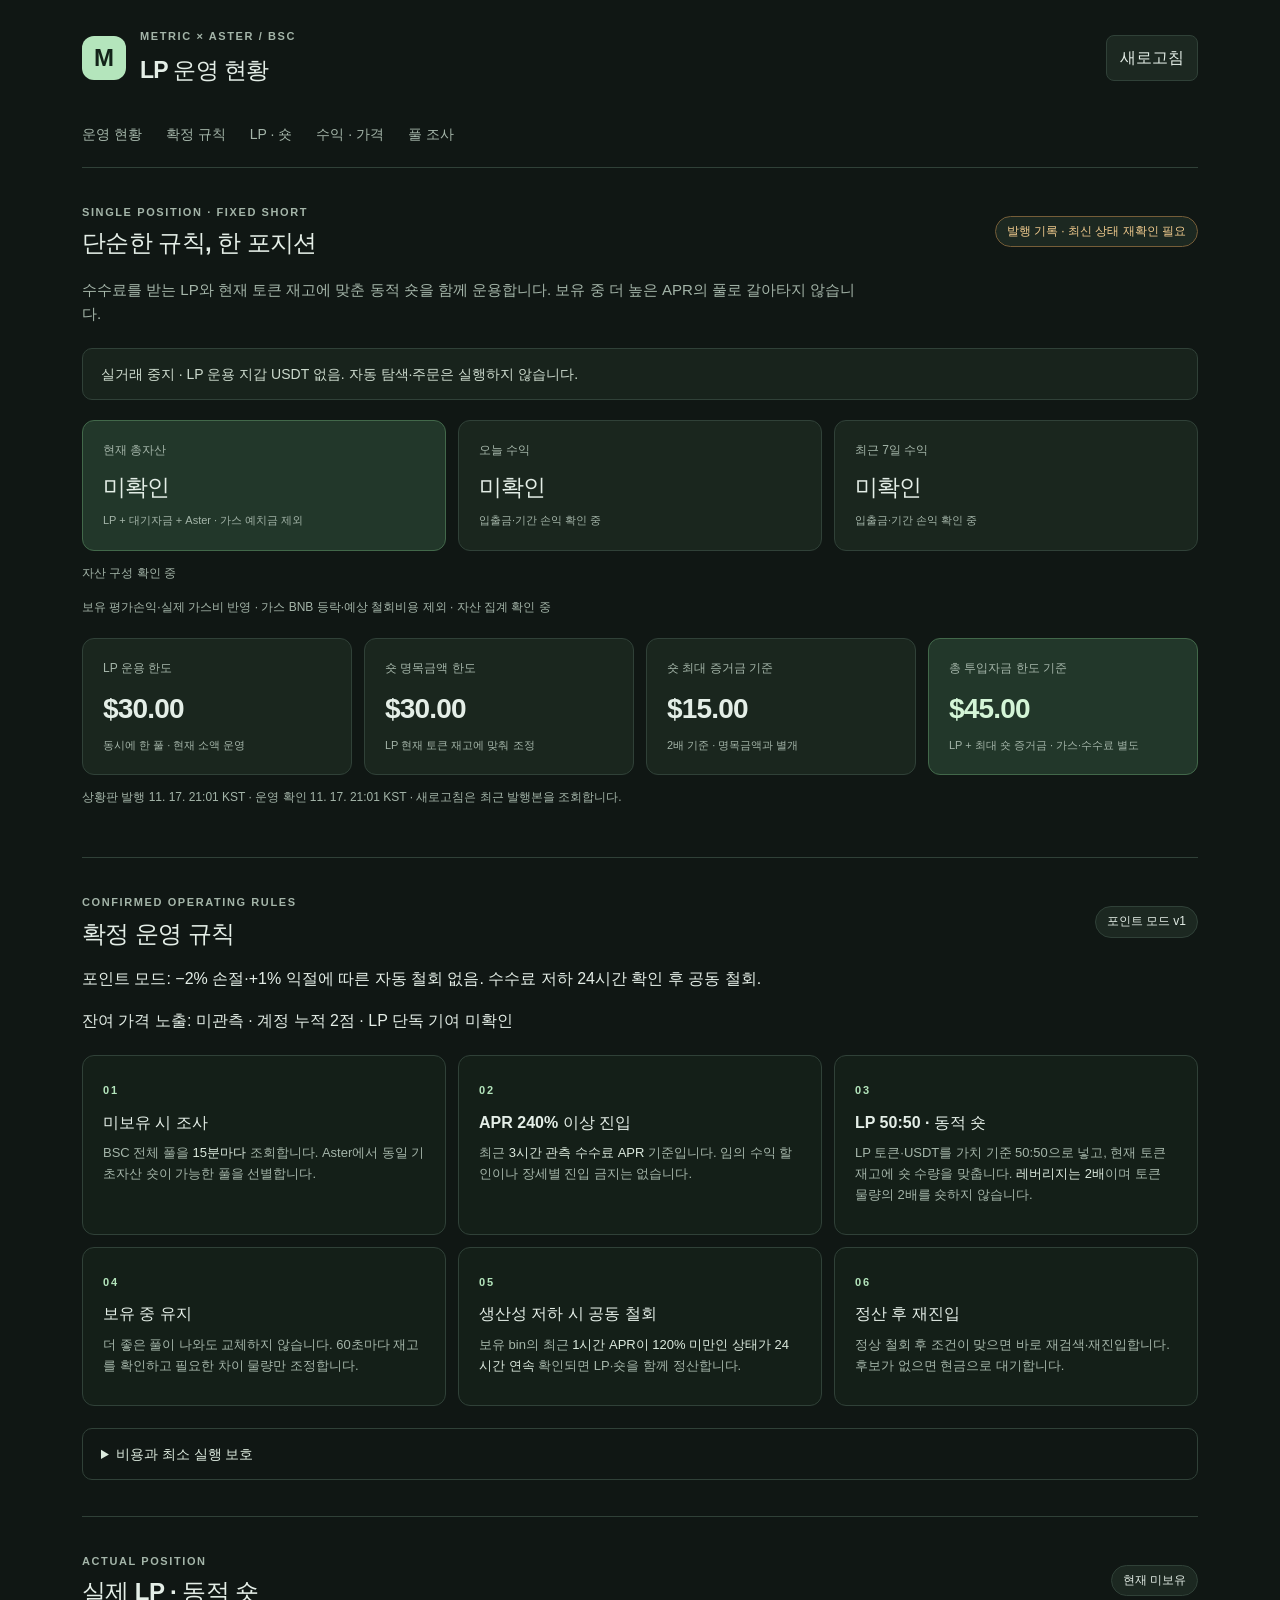
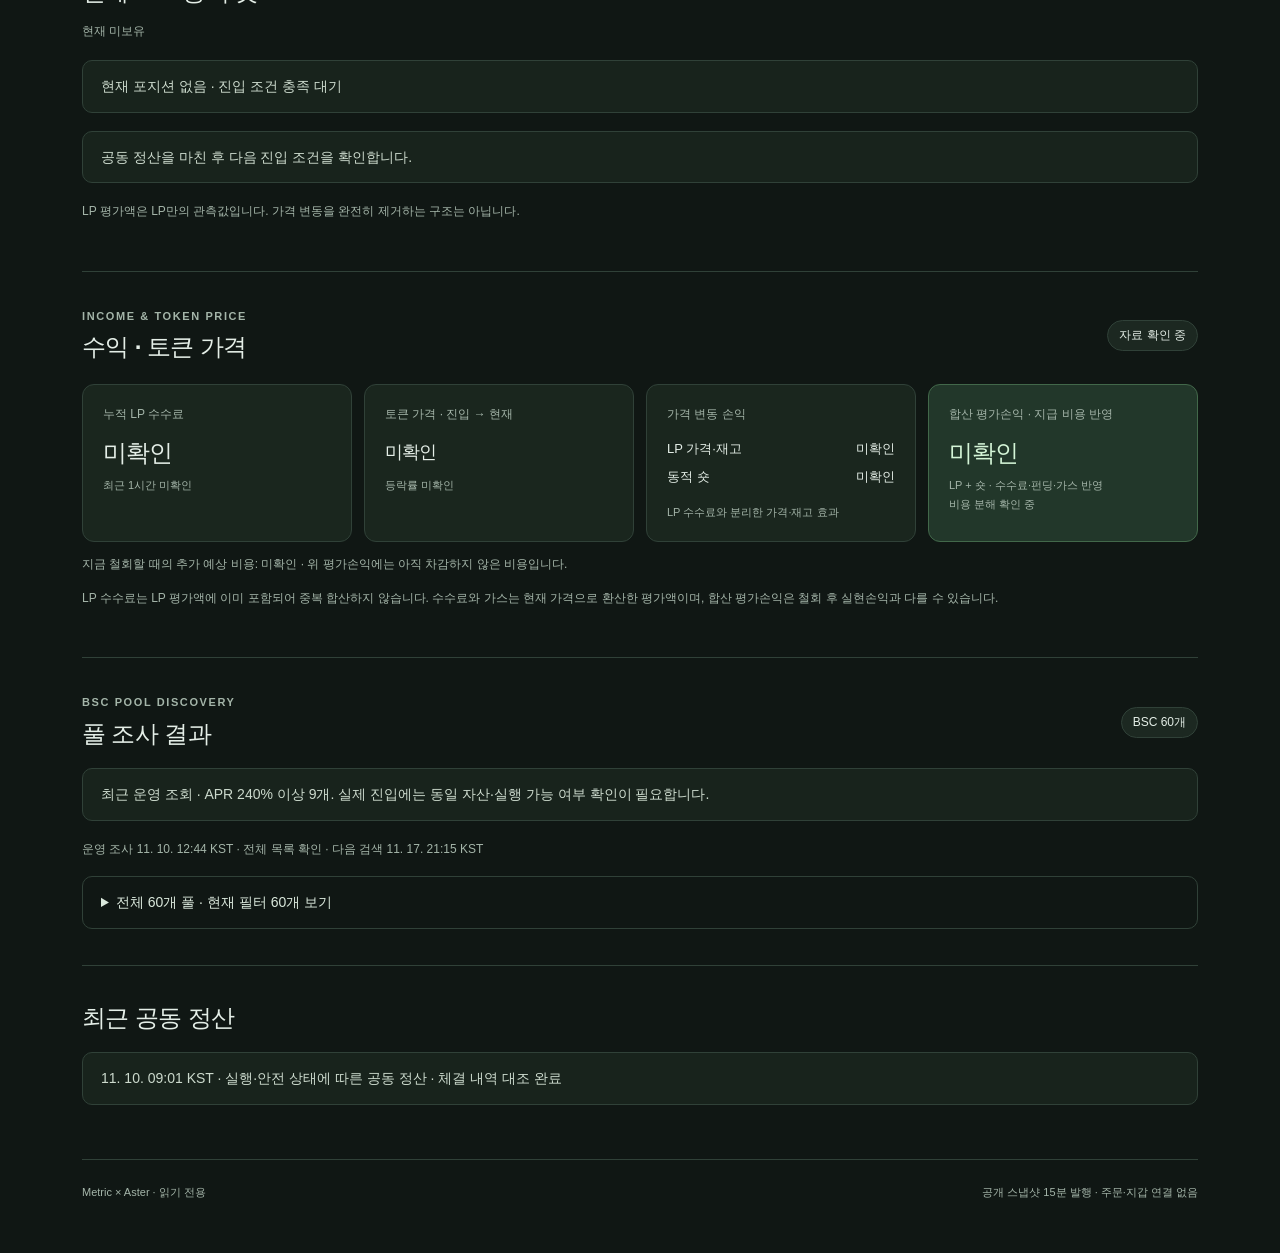
==== commit 481c7209: "publish minimal LP operations 2026-11-17 21:01 KST" ====
--- a/index.html
+++ b/index.html
@@ -8,10 +8,10 @@
 <p class="intro">수수료를 받는 LP와 현재 토큰 재고에 맞춘 동적 숏을 함께 운용합니다. 보유 중 더 높은 APR의 풀로 갈아타지 않습니다.</p>
 <div id="runtime-note" class="status-box" role="status">현재 운영 상태 확인 중</div>
 <div class="grid asset-grid" aria-label="전략 자산 및 기간 수익"><article class="card accent"><span>현재 총자산</span><strong id="assets-total">미확인</strong><small>LP + 대기자금 + Aster · 가스 예치금 제외</small></article><article class="card"><span>오늘 수익</span><strong id="assets-day">미확인</strong><small id="assets-day-period">한국시간 00시 기준</small></article><article class="card"><span>최근 7일 수익</span><strong id="assets-week">미확인</strong><small id="assets-week-period">현재부터 최근 7일</small></article></div><p id="assets-components" class="meta">자산 구성 확인 중</p><p id="assets-note" class="meta">보유 평가손익·실제 가스비 반영 · 가스 BNB 등락·예상 철회비용 제외 · 집계 확인 중</p>
-<div class="grid capital"><article class="card"><span>LP 운용 한도</span><strong id="cap-lp">—</strong><small>동시에 한 풀 · 현재 소액 운영</small></article><article class="card"><span>숏 명목금액 한도</span><strong id="cap-short">—</strong><small>LP 초기 토큰 수량과 동일</small></article><article class="card"><span>숏 초기 증거금 기준</span><strong id="cap-margin">—</strong><small>2배 기준 · 명목금액과 별개</small></article><article class="card accent"><span>총 투입자금 한도 기준</span><strong id="cap-total">—</strong><small>LP + 초기 증거금 · 가스·수수료 별도</small></article></div>
+<div class="grid capital"><article class="card"><span>LP 운용 한도</span><strong id="cap-lp">—</strong><small>동시에 한 풀 · 현재 소액 운영</small></article><article class="card"><span>숏 명목금액 한도</span><strong id="cap-short">—</strong><small>LP 현재 토큰 재고에 맞춰 조정</small></article><article class="card"><span>숏 최대 증거금 기준</span><strong id="cap-margin">—</strong><small>2배 기준 · 명목금액과 별개</small></article><article class="card accent"><span>총 투입자금 한도 기준</span><strong id="cap-total">—</strong><small>LP + 최대 숏 증거금 · 가스·수수료 별도</small></article></div>
 <p class="meta" id="freshness">발행 시각 확인 중</p></section>
 <section id="rules" aria-labelledby="rules-title"><div class="section-title"><div><p class="eyebrow">CONFIRMED OPERATING RULES</p><h2 id="rules-title">확정 운영 규칙</h2></div><span class="tag" id="policy-version">최소 운영</span></div>
-<p>포인트 모드: −2% 손절·+1% 익절에 따른 자동 철회 없음. 수수료 저하 24시간 확인 후 공동 철회.</p><p>잔여 가격 노출: <span id="hedge-residual">미관측</span> · <span id="points-status">실제 포인트 조회 미연동</span></p><ol class="rule-grid"><li><span class="step">01</span><h3>미보유 시 조사</h3><p>BSC 전체 풀을 <b>15분마다</b> 조회합니다. Aster에서 동일 기초자산 숏이 가능한 풀을 선별합니다.</p></li><li><span class="step">02</span><h3>APR 240% 이상 진입</h3><p>최근 <b>3시간 관측 수수료 APR</b> 기준입니다. 임의 수익 할인이나 장세별 진입 금지는 없습니다.</p></li><li><span class="step">03</span><h3>LP 50:50 · 동적 숏</h3><p>LP 토큰·USDT를 가치 기준 50:50으로 넣고, 현재 토큰 재고에 숏 수량을 맞춥니다. <b>레버리지는 2배</b>이며 토큰 물량의 2배를 숏하지 않습니다.</p></li><li><span class="step">04</span><h3>보유 중 유지</h3><p>더 좋은 풀이 나와도 교체하지 않습니다. 60초마다 재고를 확인하고 필요한 차이 물량만 조정합니다.</p></li><li><span class="step">05</span><h3>생산성 저하 시 공동 철회</h3><p>보유 bin의 최근 <b>1시간 APR이 120% 미만인 상태가 24시간 연속</b> 확인되면 LP·숏을 함께 정산합니다.</p></li><li><span class="step">06</span><h3>정산 후 재진입</h3><p>정상 철회 후 조건이 맞으면 바로 재검색·재진입합니다. 후보가 없으면 현금으로 대기합니다.</p></li></ol>
+<p>포인트 모드: −2% 손절·+1% 익절에 따른 자동 철회 없음. 수수료 저하 24시간 확인 후 공동 철회.</p><p>잔여 가격 노출: <span id="hedge-residual">미관측</span> · <span id="points-status">계정 포인트 조회 상태 확인 중</span></p><ol class="rule-grid"><li><span class="step">01</span><h3>미보유 시 조사</h3><p>BSC 전체 풀을 <b>15분마다</b> 조회합니다. Aster에서 동일 기초자산 숏이 가능한 풀을 선별합니다.</p></li><li><span class="step">02</span><h3>APR 240% 이상 진입</h3><p>최근 <b>3시간 관측 수수료 APR</b> 기준입니다. 임의 수익 할인이나 장세별 진입 금지는 없습니다.</p></li><li><span class="step">03</span><h3>LP 50:50 · 동적 숏</h3><p>LP 토큰·USDT를 가치 기준 50:50으로 넣고, 현재 토큰 재고에 숏 수량을 맞춥니다. <b>레버리지는 2배</b>이며 토큰 물량의 2배를 숏하지 않습니다.</p></li><li><span class="step">04</span><h3>보유 중 유지</h3><p>더 좋은 풀이 나와도 교체하지 않습니다. 60초마다 재고를 확인하고 필요한 차이 물량만 조정합니다.</p></li><li><span class="step">05</span><h3>생산성 저하 시 공동 철회</h3><p>보유 bin의 최근 <b>1시간 APR이 120% 미만인 상태가 24시간 연속</b> 확인되면 LP·숏을 함께 정산합니다.</p></li><li><span class="step">06</span><h3>정산 후 재진입</h3><p>정상 철회 후 조건이 맞으면 바로 재검색·재진입합니다. 후보가 없으면 현금으로 대기합니다.</p></li></ol>
 <details class="plain-details"><summary>비용과 최소 실행 보호</summary><p>가스·LP 스왑·Aster 수수료·슬리피지·펀딩은 실제 비용으로 집계합니다. 비용은 후보 순위에 반영하되 별도 수익 진입 문턱을 추가하지 않습니다.</p><p>등급·관리자 배지·고정 달러 유보·작은 명목 손실로 차단하지 않습니다. 실제 잔고·증거금·가스·주문 단위, 동일 자산·계약·피드, 중복 주문 방지·부분 실패 복구는 유지합니다. Aster와 DEX 가격 한도는 0.5%입니다.</p><p>일시적인 통계 조회 실패는 0수익으로 보지 않습니다. 실제 위험·진입 실패 복구 후에는 15분 재시도 간격을 지킵니다. APR은 LP 자본 기준의 과거 수수료율이며, 총자산 기준 확정 수익률은 아닙니다.</p></details></section>
 <section id="position" aria-labelledby="position-title"><div class="section-title"><div><p class="eyebrow">ACTUAL POSITION</p><h2 id="position-title">실제 LP · 동적 숏</h2></div><span id="position-pair" class="tag">—</span></div><p class="meta" id="position-elapsed">진입 경과시간 확인 중</p><div id="position-empty" class="status-box" hidden>현재 포지션 없음 · 진입 조건 충족 대기</div><div class="grid position-grid" id="position-values"><article class="card"><span>LP 진입 평가액</span><strong id="position-entry">—</strong><small id="position-time">—</small></article><article class="card"><span>LP 최근 관측 평가액</span><strong id="position-nav">—</strong><small id="position-nav-at">—</small></article><article class="card"><span>유지 중인 숏 수량</span><strong id="position-short">—</strong><small>진입 후 고정 · 2배 레버리지</small></article><article class="card"><span>보유 1시간 수수료 APR</span><strong id="position-apr">—</strong><small id="position-fee-at">—</small></article></div><div class="status-box" id="exit-status">—</div><p class="meta">LP 평가액은 LP만의 관측값입니다. 가격 변동을 완전히 제거하는 구조는 아닙니다.</p></section>
 <section id="profit" aria-labelledby="profit-title"><div class="section-title"><div><p class="eyebrow">INCOME &amp; TOKEN PRICE</p><h2 id="profit-title">수익 · 토큰 가격</h2></div><span id="profit-at" class="tag">조회 대기</span></div><div class="grid profit-grid"><article class="card"><span>누적 LP 수수료</span><strong id="profit-fees">—</strong><small id="profit-hour">최근 1시간 증가액 확인 중</small></article><article class="card"><span>토큰 가격 · 진입 → 현재</span><strong id="profit-price">—</strong><small id="profit-price-change">—</small></article><article class="card"><span>가격 변동 손익</span><div class="pnl-lines"><p>LP 가격·재고 <b id="profit-lp-price">—</b></p><p>동적 숏 <b id="profit-short">—</b></p></div><small>LP 수수료와 분리한 가격·재고 효과</small></article><article class="card accent"><span>합산 평가손익 · 지급 비용 반영</span><strong id="profit-net">—</strong><small>LP + 숏 · 수수료·펀딩·가스 반영</small><small id="profit-costs">비용 분해 확인 중</small></article></div><p id="profit-exit" class="meta">지금 철회할 때의 추가 예상 비용: 미확인</p><p class="meta">LP 수수료는 LP 평가액에 이미 포함되어 중복 합산하지 않습니다. 수수료와 가스는 현재 가격으로 환산한 평가액이며, 합산 평가손익은 철회 후 실현손익과 다를 수 있습니다.</p></section>
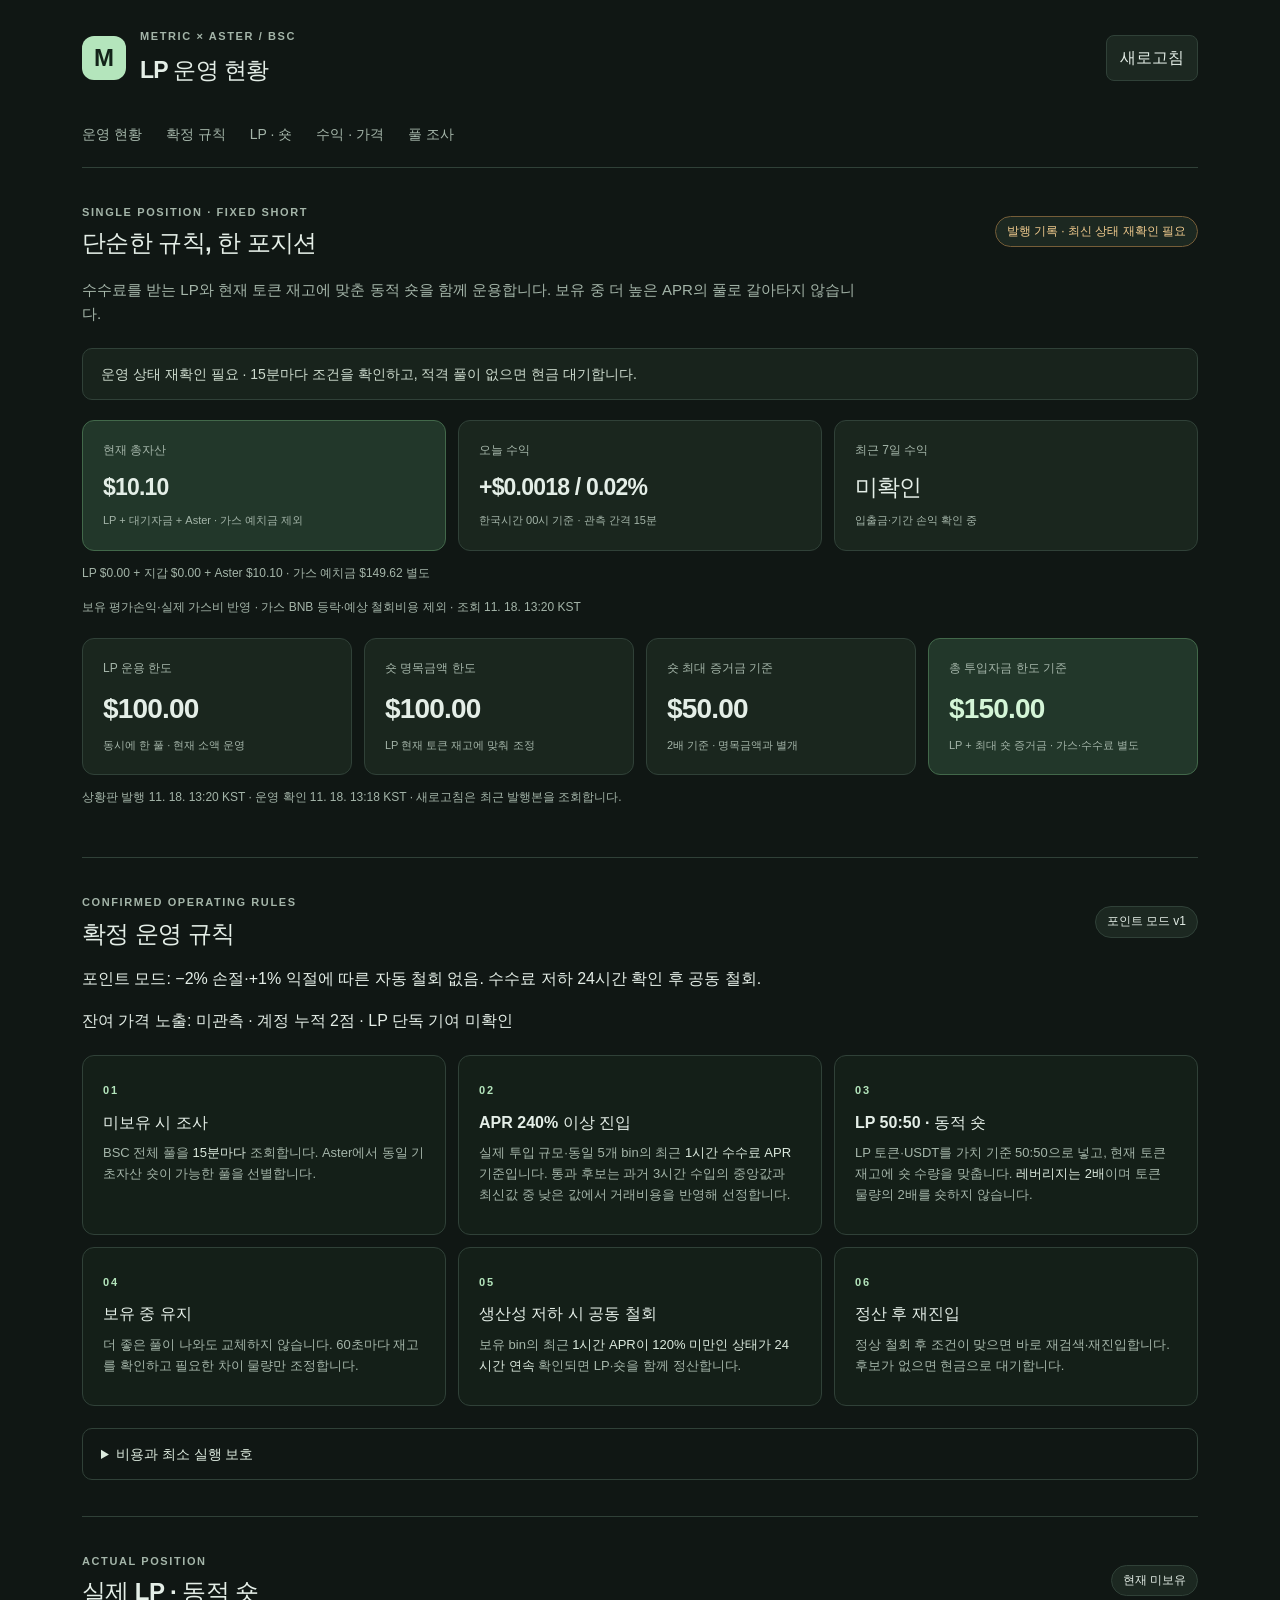
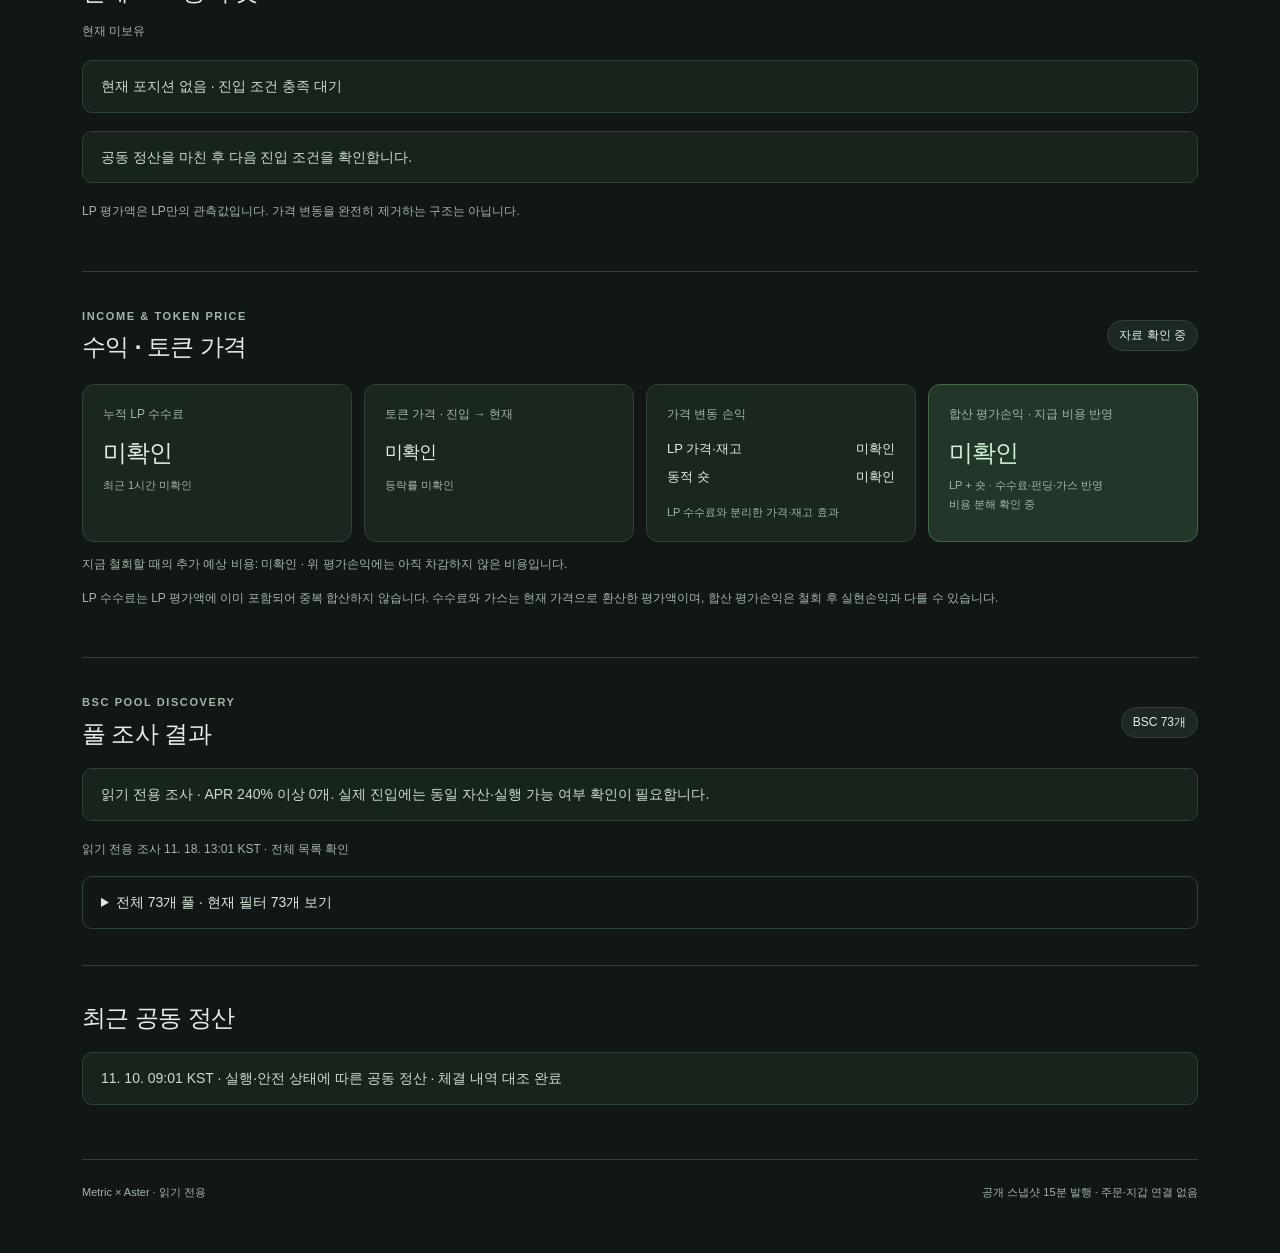
==== commit 0b4c6158: "publish minimal LP operations 2026-11-18 13:20 KST" ====
--- a/index.html
+++ b/index.html
@@ -11,7 +11,7 @@
 <div class="grid capital"><article class="card"><span>LP 운용 한도</span><strong id="cap-lp">—</strong><small>동시에 한 풀 · 현재 소액 운영</small></article><article class="card"><span>숏 명목금액 한도</span><strong id="cap-short">—</strong><small>LP 현재 토큰 재고에 맞춰 조정</small></article><article class="card"><span>숏 최대 증거금 기준</span><strong id="cap-margin">—</strong><small>2배 기준 · 명목금액과 별개</small></article><article class="card accent"><span>총 투입자금 한도 기준</span><strong id="cap-total">—</strong><small>LP + 최대 숏 증거금 · 가스·수수료 별도</small></article></div>
 <p class="meta" id="freshness">발행 시각 확인 중</p></section>
 <section id="rules" aria-labelledby="rules-title"><div class="section-title"><div><p class="eyebrow">CONFIRMED OPERATING RULES</p><h2 id="rules-title">확정 운영 규칙</h2></div><span class="tag" id="policy-version">최소 운영</span></div>
-<p>포인트 모드: −2% 손절·+1% 익절에 따른 자동 철회 없음. 수수료 저하 24시간 확인 후 공동 철회.</p><p>잔여 가격 노출: <span id="hedge-residual">미관측</span> · <span id="points-status">계정 포인트 조회 상태 확인 중</span></p><ol class="rule-grid"><li><span class="step">01</span><h3>미보유 시 조사</h3><p>BSC 전체 풀을 <b>15분마다</b> 조회합니다. Aster에서 동일 기초자산 숏이 가능한 풀을 선별합니다.</p></li><li><span class="step">02</span><h3>APR 240% 이상 진입</h3><p>최근 <b>3시간 관측 수수료 APR</b> 기준입니다. 임의 수익 할인이나 장세별 진입 금지는 없습니다.</p></li><li><span class="step">03</span><h3>LP 50:50 · 동적 숏</h3><p>LP 토큰·USDT를 가치 기준 50:50으로 넣고, 현재 토큰 재고에 숏 수량을 맞춥니다. <b>레버리지는 2배</b>이며 토큰 물량의 2배를 숏하지 않습니다.</p></li><li><span class="step">04</span><h3>보유 중 유지</h3><p>더 좋은 풀이 나와도 교체하지 않습니다. 60초마다 재고를 확인하고 필요한 차이 물량만 조정합니다.</p></li><li><span class="step">05</span><h3>생산성 저하 시 공동 철회</h3><p>보유 bin의 최근 <b>1시간 APR이 120% 미만인 상태가 24시간 연속</b> 확인되면 LP·숏을 함께 정산합니다.</p></li><li><span class="step">06</span><h3>정산 후 재진입</h3><p>정상 철회 후 조건이 맞으면 바로 재검색·재진입합니다. 후보가 없으면 현금으로 대기합니다.</p></li></ol>
+<p>포인트 모드: −2% 손절·+1% 익절에 따른 자동 철회 없음. 수수료 저하 24시간 확인 후 공동 철회.</p><p>잔여 가격 노출: <span id="hedge-residual">미관측</span> · <span id="points-status">계정 포인트 조회 상태 확인 중</span></p><ol class="rule-grid"><li><span class="step">01</span><h3>미보유 시 조사</h3><p>BSC 전체 풀을 <b>15분마다</b> 조회합니다. Aster에서 동일 기초자산 숏이 가능한 풀을 선별합니다.</p></li><li><span class="step">02</span><h3>APR 240% 이상 진입</h3><p>실제 투입 규모·동일 5개 bin의 최근 <b>1시간 수수료 APR</b> 기준입니다. 통과 후보는 과거 3시간 수입의 중앙값과 최신값 중 낮은 값에서 거래비용을 반영해 선정합니다.</p></li><li><span class="step">03</span><h3>LP 50:50 · 동적 숏</h3><p>LP 토큰·USDT를 가치 기준 50:50으로 넣고, 현재 토큰 재고에 숏 수량을 맞춥니다. <b>레버리지는 2배</b>이며 토큰 물량의 2배를 숏하지 않습니다.</p></li><li><span class="step">04</span><h3>보유 중 유지</h3><p>더 좋은 풀이 나와도 교체하지 않습니다. 60초마다 재고를 확인하고 필요한 차이 물량만 조정합니다.</p></li><li><span class="step">05</span><h3>생산성 저하 시 공동 철회</h3><p>보유 bin의 최근 <b>1시간 APR이 120% 미만인 상태가 24시간 연속</b> 확인되면 LP·숏을 함께 정산합니다.</p></li><li><span class="step">06</span><h3>정산 후 재진입</h3><p>정상 철회 후 조건이 맞으면 바로 재검색·재진입합니다. 후보가 없으면 현금으로 대기합니다.</p></li></ol>
 <details class="plain-details"><summary>비용과 최소 실행 보호</summary><p>가스·LP 스왑·Aster 수수료·슬리피지·펀딩은 실제 비용으로 집계합니다. 비용은 후보 순위에 반영하되 별도 수익 진입 문턱을 추가하지 않습니다.</p><p>등급·관리자 배지·고정 달러 유보·작은 명목 손실로 차단하지 않습니다. 실제 잔고·증거금·가스·주문 단위, 동일 자산·계약·피드, 중복 주문 방지·부분 실패 복구는 유지합니다. Aster와 DEX 가격 한도는 0.5%입니다.</p><p>일시적인 통계 조회 실패는 0수익으로 보지 않습니다. 실제 위험·진입 실패 복구 후에는 15분 재시도 간격을 지킵니다. APR은 LP 자본 기준의 과거 수수료율이며, 총자산 기준 확정 수익률은 아닙니다.</p></details></section>
 <section id="position" aria-labelledby="position-title"><div class="section-title"><div><p class="eyebrow">ACTUAL POSITION</p><h2 id="position-title">실제 LP · 동적 숏</h2></div><span id="position-pair" class="tag">—</span></div><p class="meta" id="position-elapsed">진입 경과시간 확인 중</p><div id="position-empty" class="status-box" hidden>현재 포지션 없음 · 진입 조건 충족 대기</div><div class="grid position-grid" id="position-values"><article class="card"><span>LP 진입 평가액</span><strong id="position-entry">—</strong><small id="position-time">—</small></article><article class="card"><span>LP 최근 관측 평가액</span><strong id="position-nav">—</strong><small id="position-nav-at">—</small></article><article class="card"><span>유지 중인 숏 수량</span><strong id="position-short">—</strong><small>진입 후 고정 · 2배 레버리지</small></article><article class="card"><span>보유 1시간 수수료 APR</span><strong id="position-apr">—</strong><small id="position-fee-at">—</small></article></div><div class="status-box" id="exit-status">—</div><p class="meta">LP 평가액은 LP만의 관측값입니다. 가격 변동을 완전히 제거하는 구조는 아닙니다.</p></section>
 <section id="profit" aria-labelledby="profit-title"><div class="section-title"><div><p class="eyebrow">INCOME &amp; TOKEN PRICE</p><h2 id="profit-title">수익 · 토큰 가격</h2></div><span id="profit-at" class="tag">조회 대기</span></div><div class="grid profit-grid"><article class="card"><span>누적 LP 수수료</span><strong id="profit-fees">—</strong><small id="profit-hour">최근 1시간 증가액 확인 중</small></article><article class="card"><span>토큰 가격 · 진입 → 현재</span><strong id="profit-price">—</strong><small id="profit-price-change">—</small></article><article class="card"><span>가격 변동 손익</span><div class="pnl-lines"><p>LP 가격·재고 <b id="profit-lp-price">—</b></p><p>동적 숏 <b id="profit-short">—</b></p></div><small>LP 수수료와 분리한 가격·재고 효과</small></article><article class="card accent"><span>합산 평가손익 · 지급 비용 반영</span><strong id="profit-net">—</strong><small>LP + 숏 · 수수료·펀딩·가스 반영</small><small id="profit-costs">비용 분해 확인 중</small></article></div><p id="profit-exit" class="meta">지금 철회할 때의 추가 예상 비용: 미확인</p><p class="meta">LP 수수료는 LP 평가액에 이미 포함되어 중복 합산하지 않습니다. 수수료와 가스는 현재 가격으로 환산한 평가액이며, 합산 평가손익은 철회 후 실현손익과 다를 수 있습니다.</p></section>
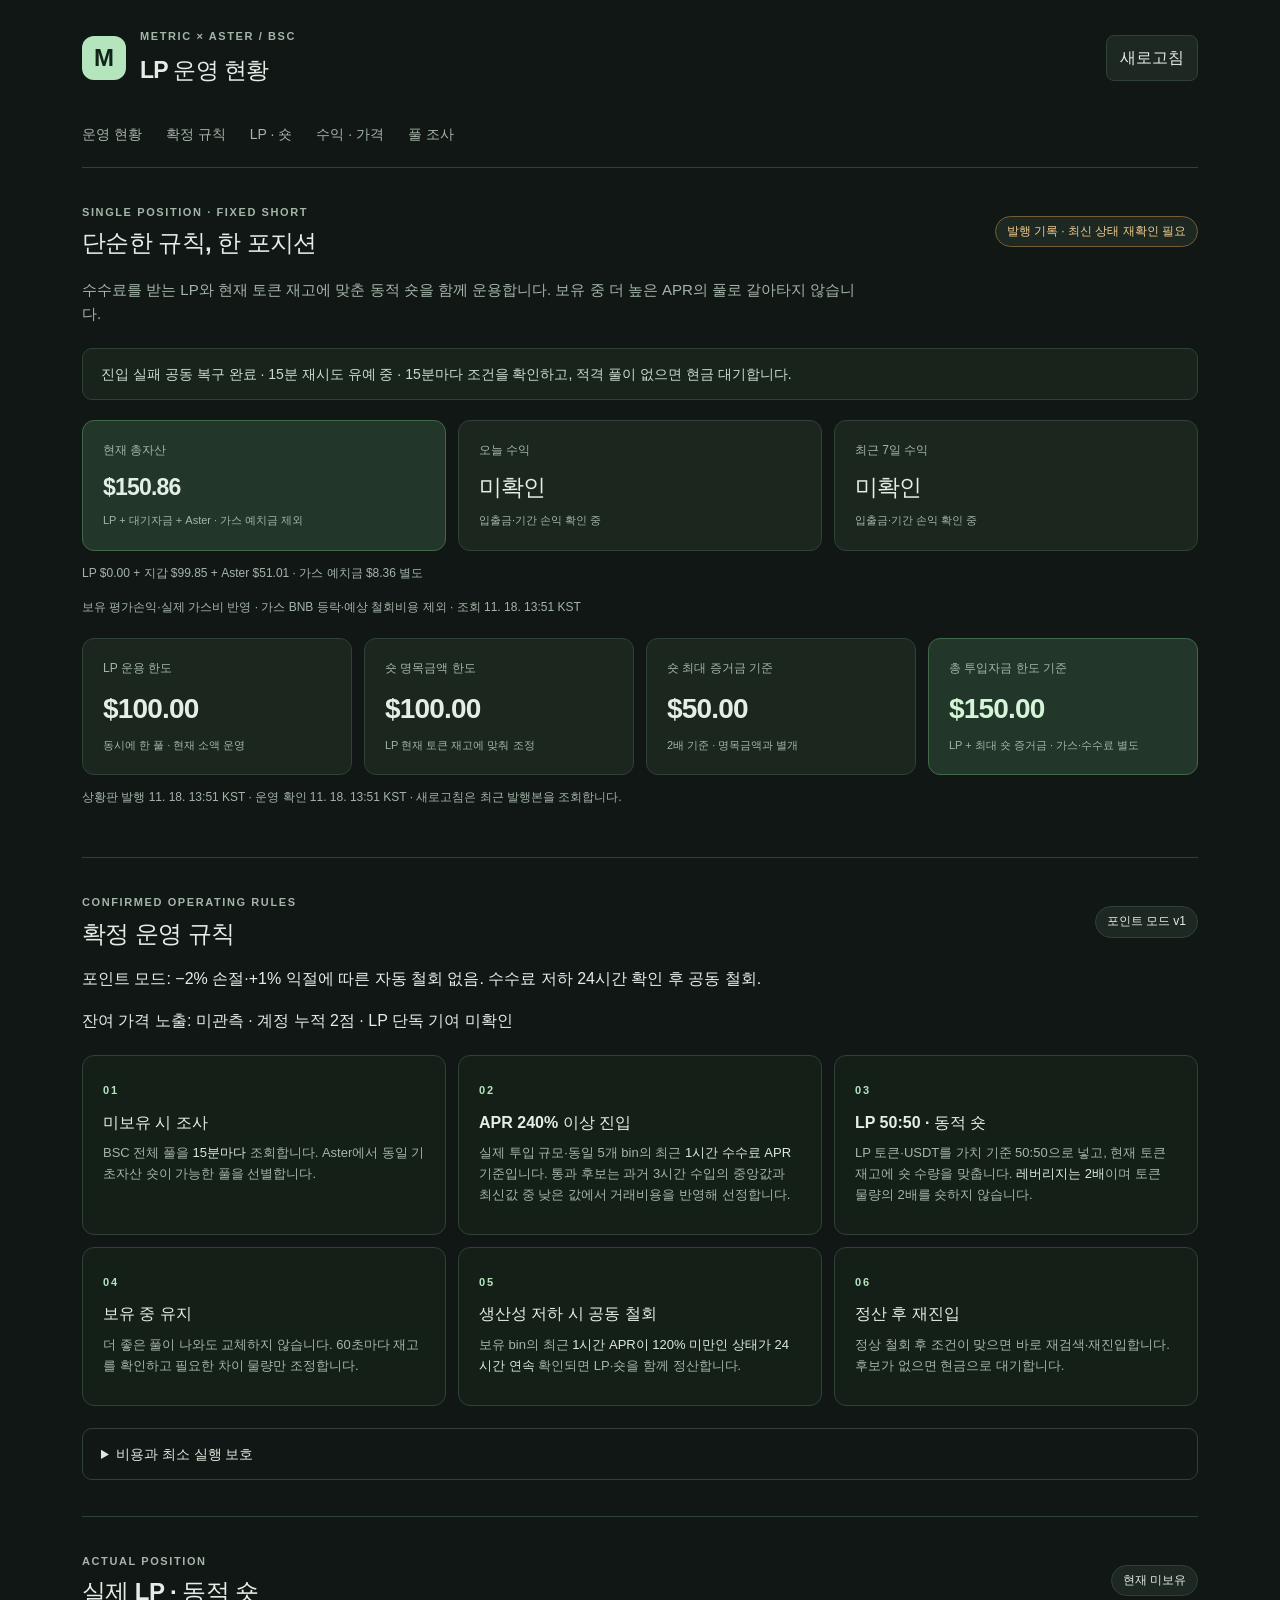
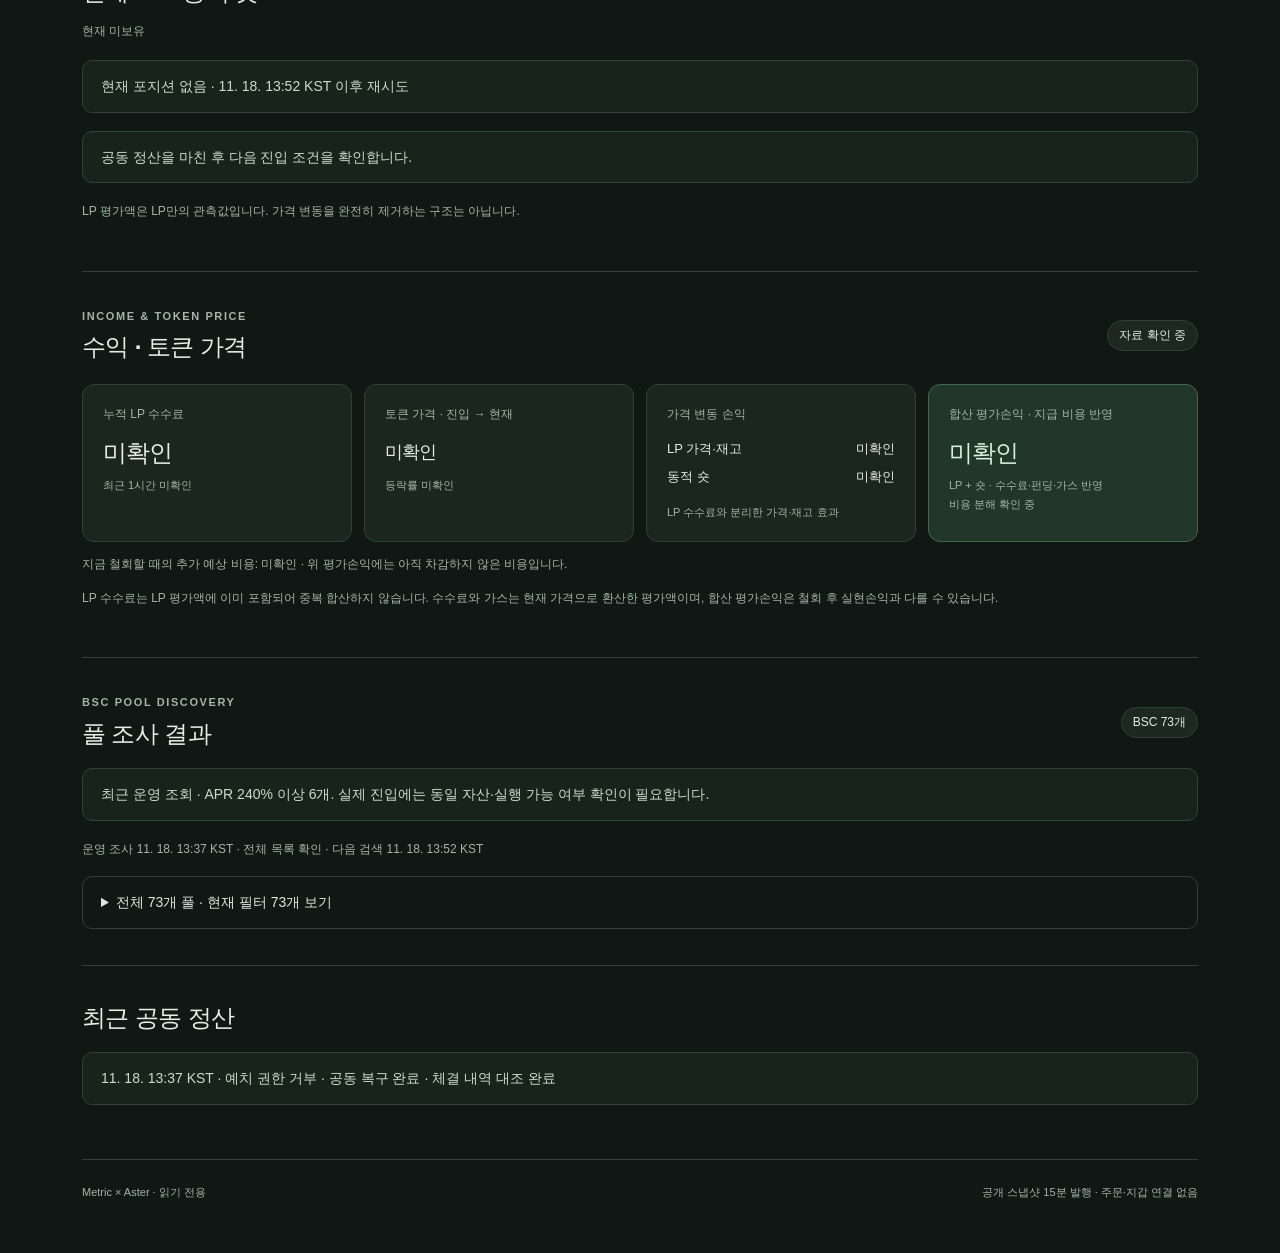
==== commit b1c64bbe: "publish minimal LP operations 2026-11-18 13:51 KST" ====
--- a/index.html
+++ b/index.html
@@ -15,6 +15,6 @@
 <details class="plain-details"><summary>비용과 최소 실행 보호</summary><p>가스·LP 스왑·Aster 수수료·슬리피지·펀딩은 실제 비용으로 집계합니다. 비용은 후보 순위에 반영하되 별도 수익 진입 문턱을 추가하지 않습니다.</p><p>등급·관리자 배지·고정 달러 유보·작은 명목 손실로 차단하지 않습니다. 실제 잔고·증거금·가스·주문 단위, 동일 자산·계약·피드, 중복 주문 방지·부분 실패 복구는 유지합니다. Aster와 DEX 가격 한도는 0.5%입니다.</p><p>일시적인 통계 조회 실패는 0수익으로 보지 않습니다. 실제 위험·진입 실패 복구 후에는 15분 재시도 간격을 지킵니다. APR은 LP 자본 기준의 과거 수수료율이며, 총자산 기준 확정 수익률은 아닙니다.</p></details></section>
 <section id="position" aria-labelledby="position-title"><div class="section-title"><div><p class="eyebrow">ACTUAL POSITION</p><h2 id="position-title">실제 LP · 동적 숏</h2></div><span id="position-pair" class="tag">—</span></div><p class="meta" id="position-elapsed">진입 경과시간 확인 중</p><div id="position-empty" class="status-box" hidden>현재 포지션 없음 · 진입 조건 충족 대기</div><div class="grid position-grid" id="position-values"><article class="card"><span>LP 진입 평가액</span><strong id="position-entry">—</strong><small id="position-time">—</small></article><article class="card"><span>LP 최근 관측 평가액</span><strong id="position-nav">—</strong><small id="position-nav-at">—</small></article><article class="card"><span>유지 중인 숏 수량</span><strong id="position-short">—</strong><small>진입 후 고정 · 2배 레버리지</small></article><article class="card"><span>보유 1시간 수수료 APR</span><strong id="position-apr">—</strong><small id="position-fee-at">—</small></article></div><div class="status-box" id="exit-status">—</div><p class="meta">LP 평가액은 LP만의 관측값입니다. 가격 변동을 완전히 제거하는 구조는 아닙니다.</p></section>
 <section id="profit" aria-labelledby="profit-title"><div class="section-title"><div><p class="eyebrow">INCOME &amp; TOKEN PRICE</p><h2 id="profit-title">수익 · 토큰 가격</h2></div><span id="profit-at" class="tag">조회 대기</span></div><div class="grid profit-grid"><article class="card"><span>누적 LP 수수료</span><strong id="profit-fees">—</strong><small id="profit-hour">최근 1시간 증가액 확인 중</small></article><article class="card"><span>토큰 가격 · 진입 → 현재</span><strong id="profit-price">—</strong><small id="profit-price-change">—</small></article><article class="card"><span>가격 변동 손익</span><div class="pnl-lines"><p>LP 가격·재고 <b id="profit-lp-price">—</b></p><p>동적 숏 <b id="profit-short">—</b></p></div><small>LP 수수료와 분리한 가격·재고 효과</small></article><article class="card accent"><span>합산 평가손익 · 지급 비용 반영</span><strong id="profit-net">—</strong><small>LP + 숏 · 수수료·펀딩·가스 반영</small><small id="profit-costs">비용 분해 확인 중</small></article></div><p id="profit-exit" class="meta">지금 철회할 때의 추가 예상 비용: 미확인</p><p class="meta">LP 수수료는 LP 평가액에 이미 포함되어 중복 합산하지 않습니다. 수수료와 가스는 현재 가격으로 환산한 평가액이며, 합산 평가손익은 철회 후 실현손익과 다를 수 있습니다.</p></section>
-<section id="pools" aria-labelledby="pools-title"><div class="section-title"><div><p class="eyebrow">BSC POOL DISCOVERY</p><h2 id="pools-title">풀 조사 결과</h2></div><span id="pool-count" class="tag">—</span></div><p id="scan-note" class="status-box">조사 기록 확인 중</p><p class="meta" id="scan-at">—</p><details id="pool-details" class="plain-details"><summary id="pool-summary">전체 풀 보기</summary><div class="filters"><label>풀 검색<input id="pool-search" type="search" placeholder="예: WBNB, BNCB" autocomplete="off"></label><label>판정<select id="pool-filter"><option value="all">전체</option><option value="fee_pass">APR 240% 이상</option><option value="below_apr">APR 미달</option><option value="unverified">자료 확인 대기</option><option value="excluded">실행 조건 미충족</option></select></label></div><div class="table-wrap"><table><caption class="sr-only">BSC 풀별 수수료와 실행 조건 조사 결과</caption><thead><tr><th>풀</th><th>Aster 숏</th><th>관측 APR</th><th>판정</th></tr></thead><tbody id="pool-rows"></tbody></table></div><p id="pool-empty" hidden>조건에 맞는 풀이 없습니다.</p></details></section>
+<section id="pools" aria-labelledby="pools-title"><div class="section-title"><div><p class="eyebrow">BSC POOL DISCOVERY</p><h2 id="pools-title">풀 조사 결과</h2></div><span id="pool-count" class="tag">—</span></div><p id="scan-note" class="status-box">조사 기록 확인 중</p><p class="meta" id="scan-at">—</p><details id="pool-details" class="plain-details"><summary id="pool-summary">전체 풀 보기</summary><div class="filters"><label>풀 검색<input id="pool-search" type="search" placeholder="예: WBNB, BNCB" autocomplete="off"></label><label>판정<select id="pool-filter"><option value="all">전체</option><option value="fee_pass">APR 240% 이상</option><option value="below_apr">APR 미달</option><option value="unverified">자료 확인 대기</option><option value="excluded">실행 조건 미충족</option></select></label></div><div class="table-wrap"><table><caption class="sr-only">BSC 풀별 수수료와 실행 조건 조사 결과</caption><thead><tr><th>풀</th><th>Aster 숏</th><th>최근 1h APR</th><th>지속 APR</th><th>판정</th></tr></thead><tbody id="pool-rows"></tbody></table></div><p id="pool-empty" hidden>조건에 맞는 풀이 없습니다.</p></details></section>
 <section id="activity" aria-labelledby="activity-title"><div class="section-title"><h2 id="activity-title">최근 공동 정산</h2></div><p id="last-settlement" class="status-box">정산 기록 확인 중</p></section>
 </main><footer><span>Metric × Aster · 읽기 전용</span><span>공개 스냅샷 15분 발행 · 주문·지갑 연결 없음</span></footer></div></body></html>
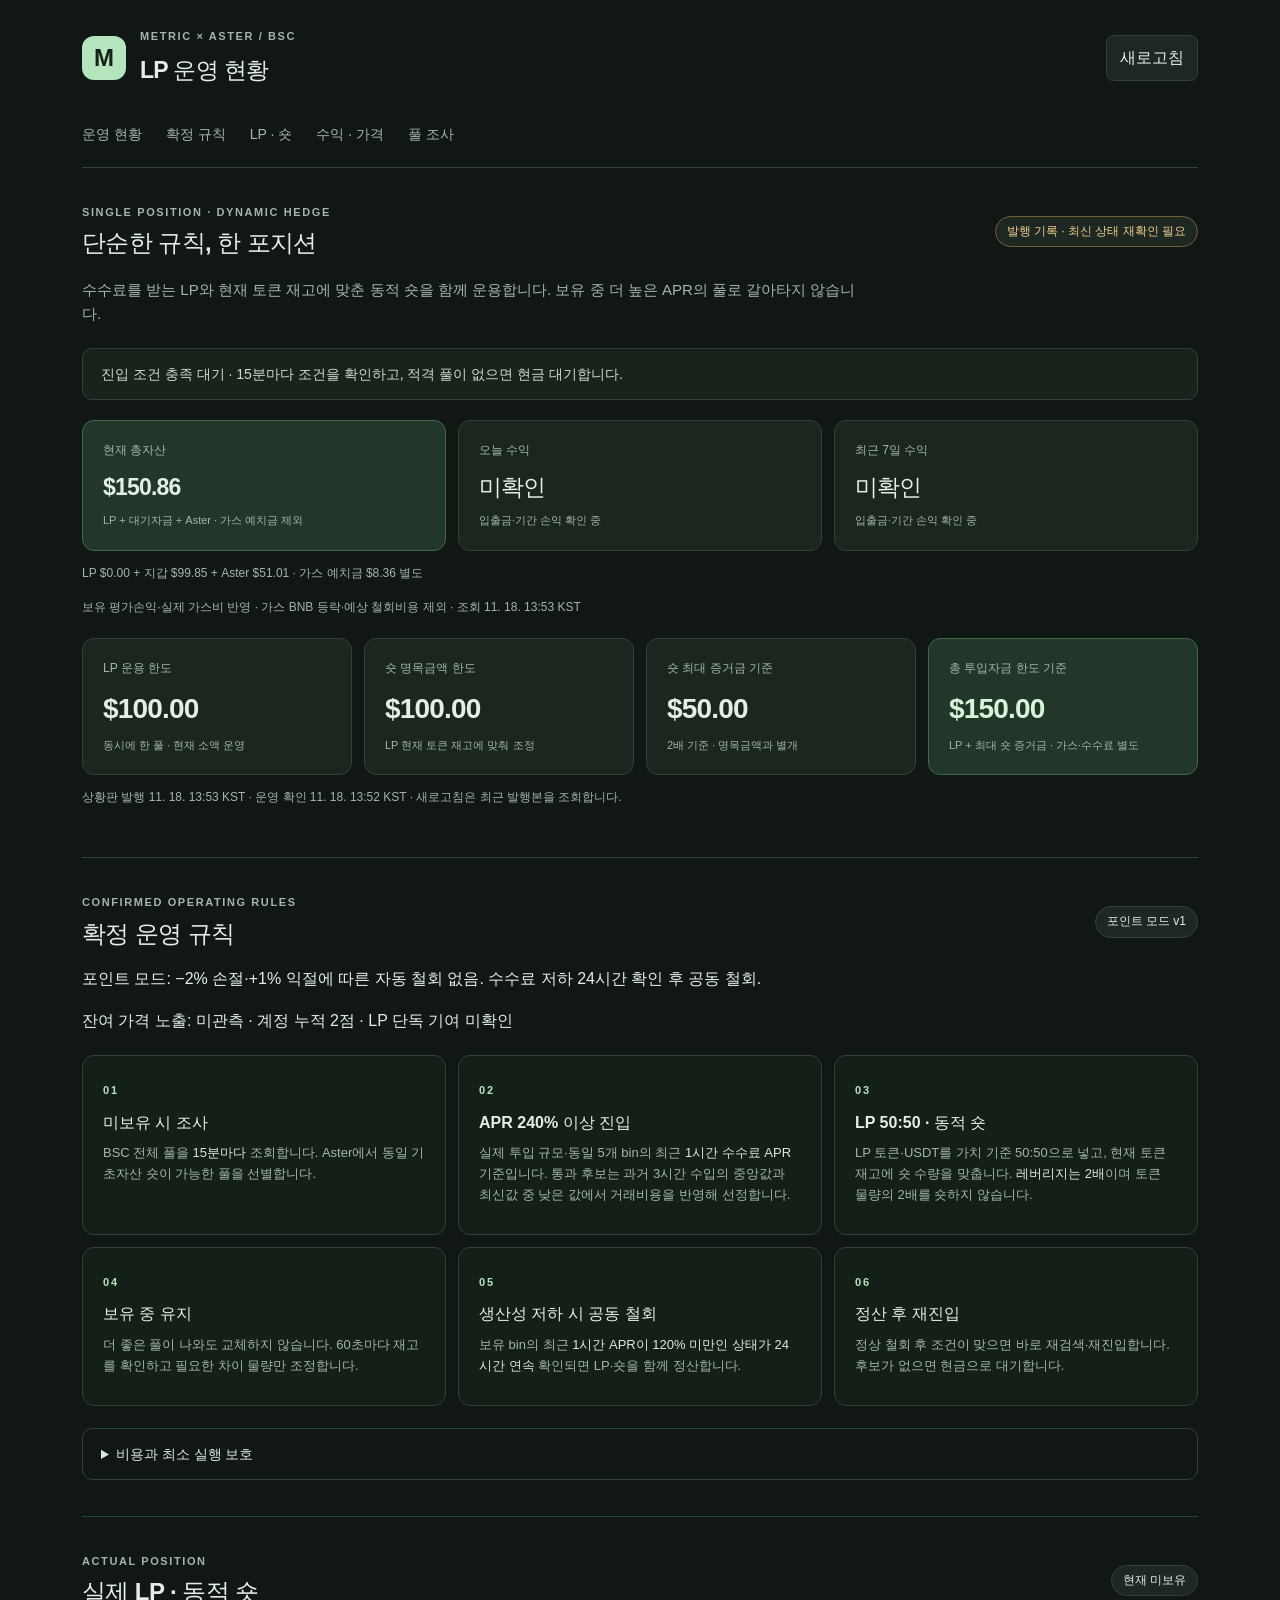
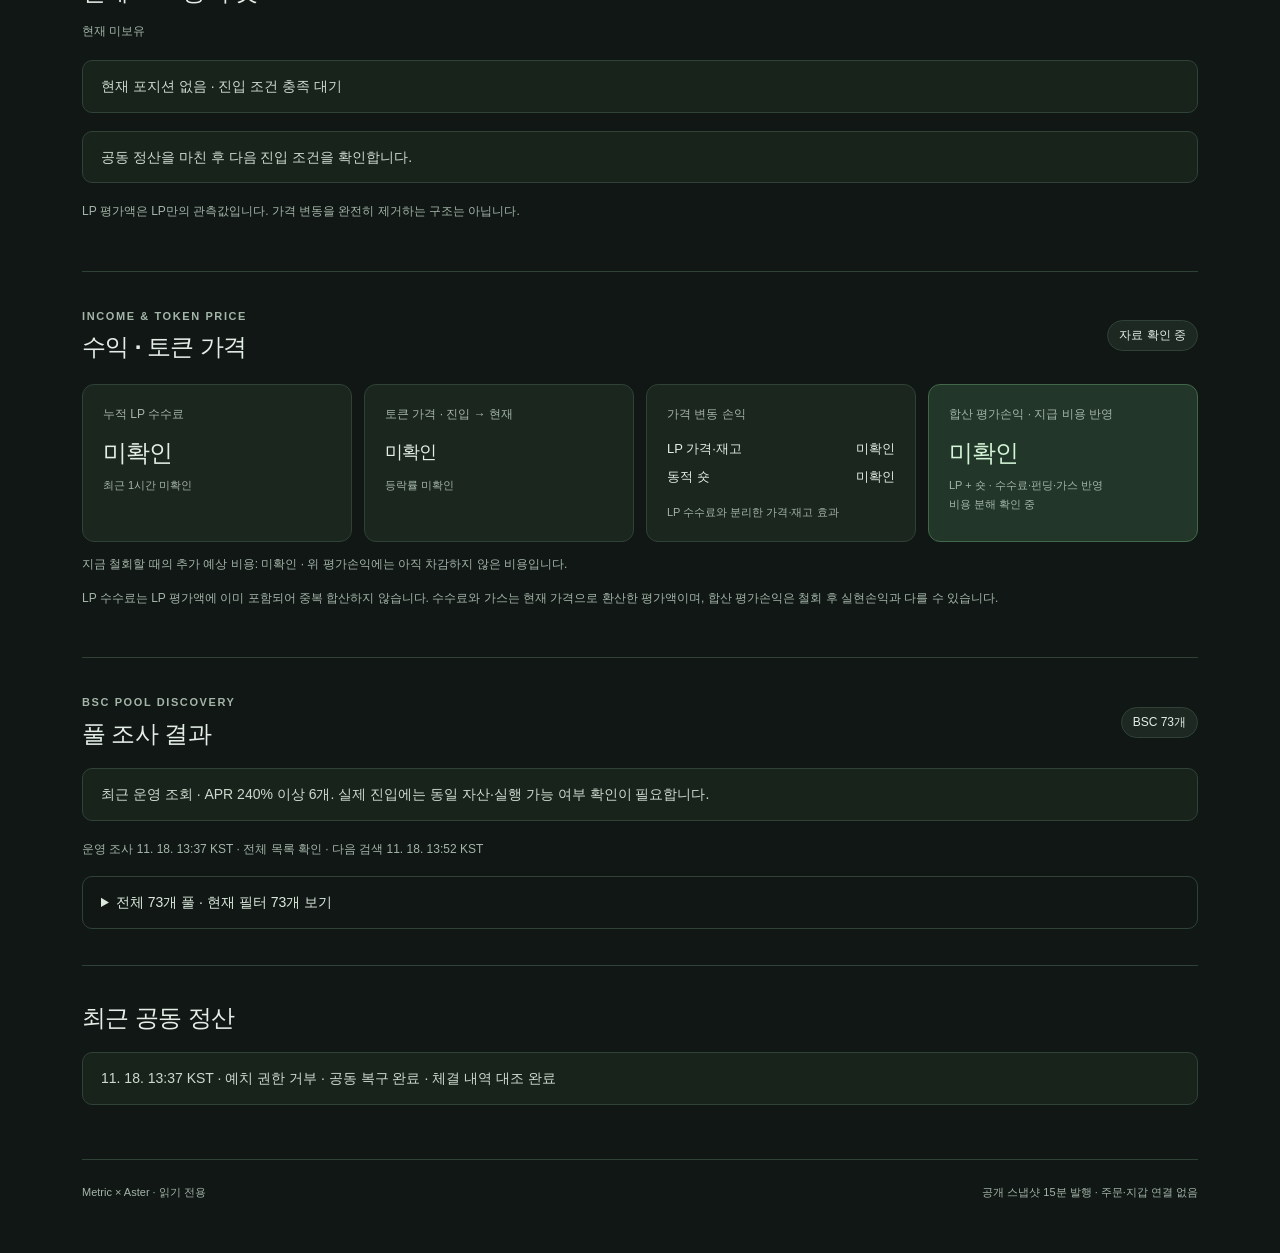
==== commit 0398c0ac: "publish minimal LP operations 2026-11-18 13:53 KST" ====
--- a/index.html
+++ b/index.html
@@ -4,7 +4,7 @@
 <header><div class="brand"><span class="mark" aria-hidden="true">M</span><div><p class="eyebrow">METRIC × ASTER / BSC</p><h1>LP 운영 현황</h1></div></div><button id="refresh" type="button">새로고침</button></header>
 <nav aria-label="상황판 탐색"><a href="#overview">운영 현황</a><a href="#rules">확정 규칙</a><a href="#position">LP · 숏</a><a href="#profit">수익 · 가격</a><a href="#pools">풀 조사</a></nav>
 <main id="main"><div id="load-state" role="status">운영 스냅샷을 불러오는 중입니다.</div>
-<section id="overview" aria-labelledby="overview-title"><div class="section-title"><div><p class="eyebrow">SINGLE POSITION · FIXED SHORT</p><h2 id="overview-title">단순한 규칙, 한 포지션</h2></div><span id="run-badge" class="badge">확인 중</span></div>
+<section id="overview" aria-labelledby="overview-title"><div class="section-title"><div><p class="eyebrow">SINGLE POSITION · DYNAMIC HEDGE</p><h2 id="overview-title">단순한 규칙, 한 포지션</h2></div><span id="run-badge" class="badge">확인 중</span></div>
 <p class="intro">수수료를 받는 LP와 현재 토큰 재고에 맞춘 동적 숏을 함께 운용합니다. 보유 중 더 높은 APR의 풀로 갈아타지 않습니다.</p>
 <div id="runtime-note" class="status-box" role="status">현재 운영 상태 확인 중</div>
 <div class="grid asset-grid" aria-label="전략 자산 및 기간 수익"><article class="card accent"><span>현재 총자산</span><strong id="assets-total">미확인</strong><small>LP + 대기자금 + Aster · 가스 예치금 제외</small></article><article class="card"><span>오늘 수익</span><strong id="assets-day">미확인</strong><small id="assets-day-period">한국시간 00시 기준</small></article><article class="card"><span>최근 7일 수익</span><strong id="assets-week">미확인</strong><small id="assets-week-period">현재부터 최근 7일</small></article></div><p id="assets-components" class="meta">자산 구성 확인 중</p><p id="assets-note" class="meta">보유 평가손익·실제 가스비 반영 · 가스 BNB 등락·예상 철회비용 제외 · 집계 확인 중</p>
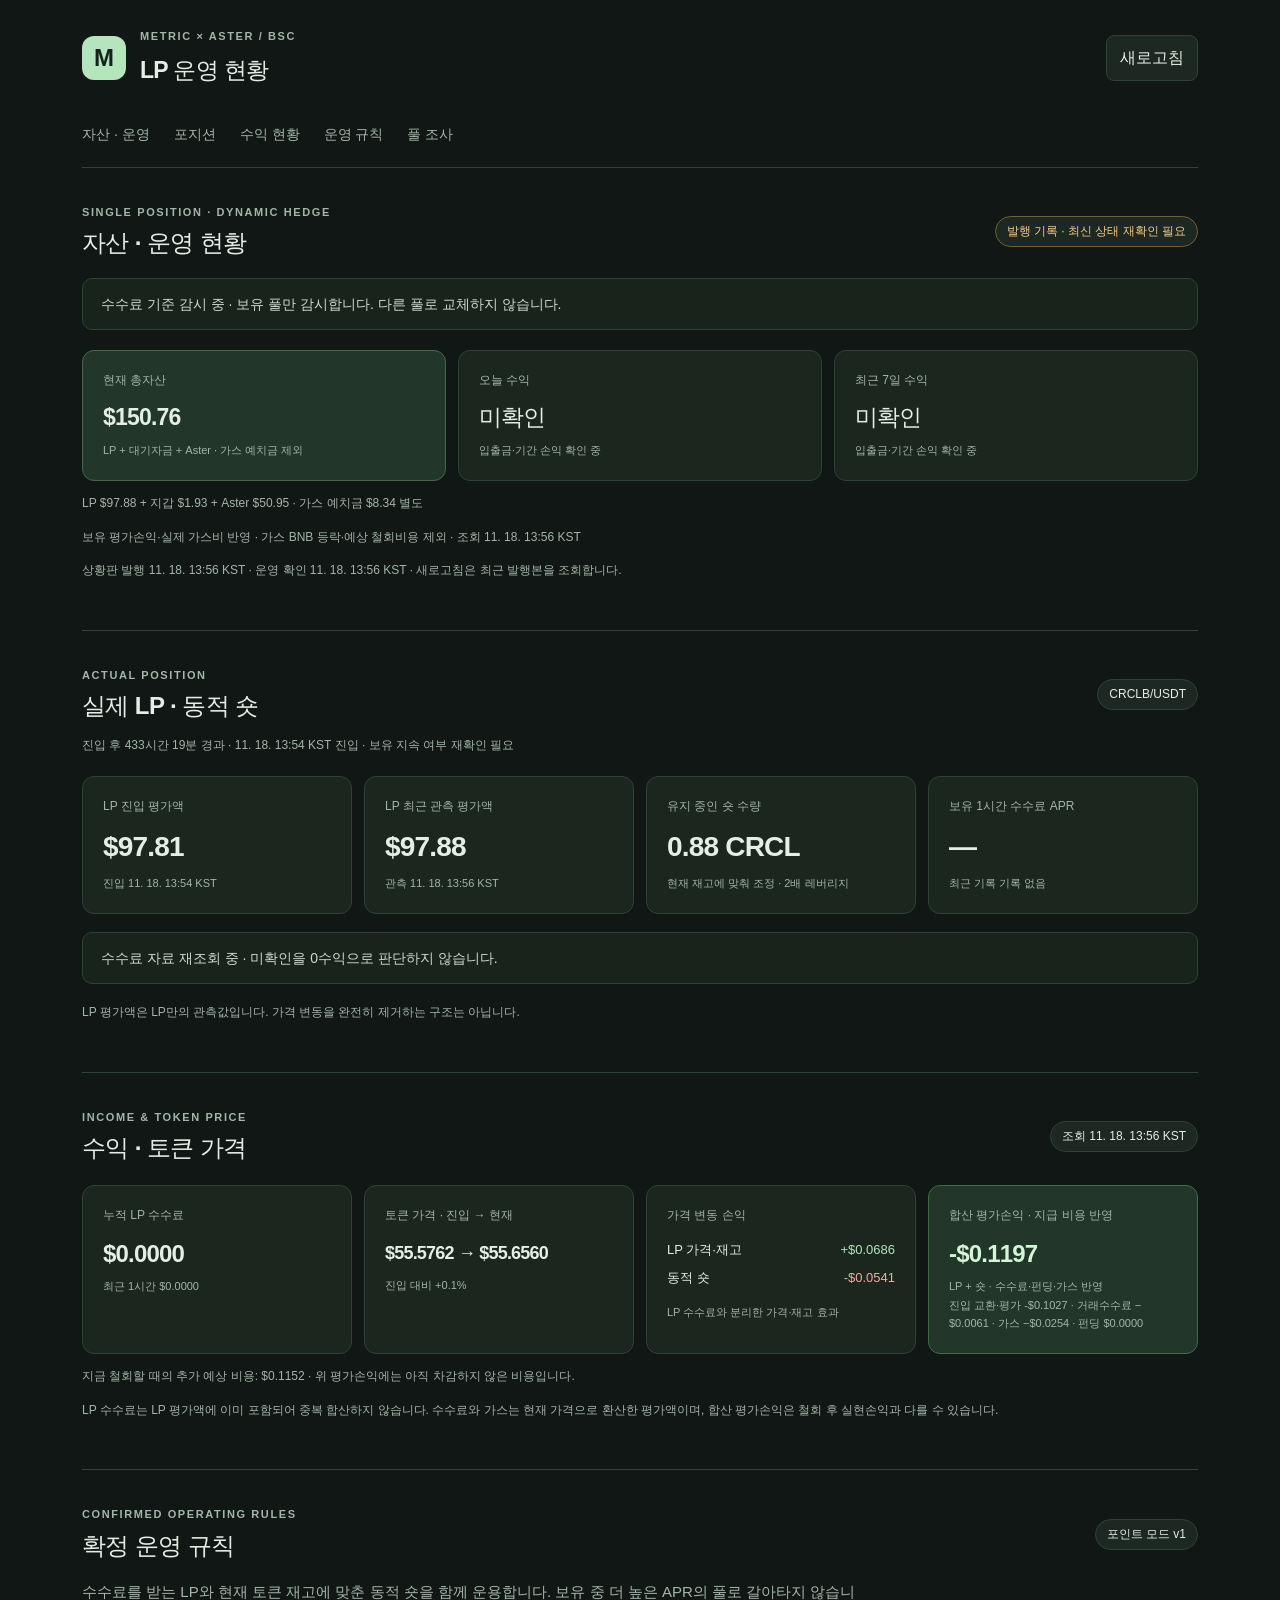
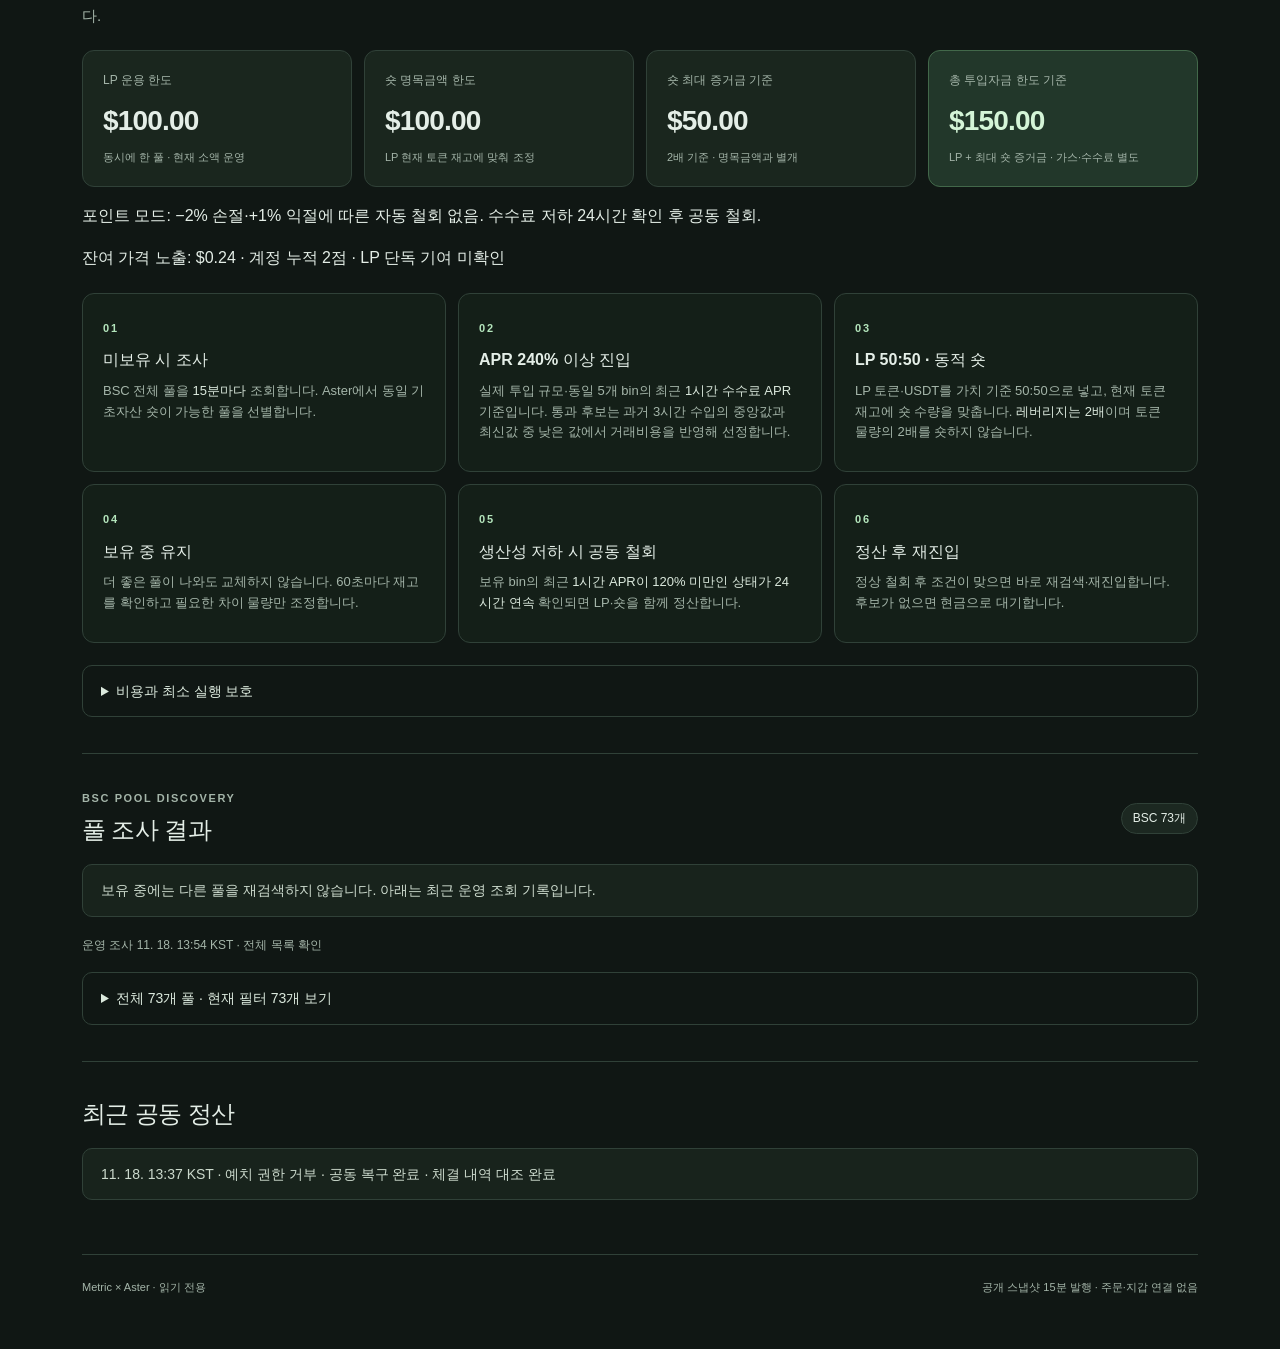
==== commit f28898b9: "publish minimal LP operations 2026-11-18 13:56 KST" ====
--- a/index.html
+++ b/index.html
@@ -2,19 +2,19 @@
 <html lang="ko"><head><meta charset="utf-8"><meta name="viewport" content="width=device-width,initial-scale=1"><meta name="color-scheme" content="dark"><meta name="theme-color" content="#101714"><meta name="robots" content="noindex,nofollow,noarchive"><meta name="description" content="BSC Metric LP와 Aster 동적 숏의 최소 규칙 자동운영 현황"><title>LP 운영 현황 · Metric × Aster</title><link rel="stylesheet" href="./styles.css"><script src="./app.js" defer></script></head>
 <body><a class="skip" href="#main">본문으로 건너뛰기</a><div class="shell">
 <header><div class="brand"><span class="mark" aria-hidden="true">M</span><div><p class="eyebrow">METRIC × ASTER / BSC</p><h1>LP 운영 현황</h1></div></div><button id="refresh" type="button">새로고침</button></header>
-<nav aria-label="상황판 탐색"><a href="#overview">운영 현황</a><a href="#rules">확정 규칙</a><a href="#position">LP · 숏</a><a href="#profit">수익 · 가격</a><a href="#pools">풀 조사</a></nav>
+<nav aria-label="상황판 탐색"><a href="#overview">자산 · 운영</a><a href="#position">포지션</a><a href="#profit">수익 현황</a><a href="#rules">운영 규칙</a><a href="#pools">풀 조사</a></nav>
 <main id="main"><div id="load-state" role="status">운영 스냅샷을 불러오는 중입니다.</div>
-<section id="overview" aria-labelledby="overview-title"><div class="section-title"><div><p class="eyebrow">SINGLE POSITION · DYNAMIC HEDGE</p><h2 id="overview-title">단순한 규칙, 한 포지션</h2></div><span id="run-badge" class="badge">확인 중</span></div>
-<p class="intro">수수료를 받는 LP와 현재 토큰 재고에 맞춘 동적 숏을 함께 운용합니다. 보유 중 더 높은 APR의 풀로 갈아타지 않습니다.</p>
+<section id="overview" aria-labelledby="overview-title"><div class="section-title"><div><p class="eyebrow">SINGLE POSITION · DYNAMIC HEDGE</p><h2 id="overview-title">자산 · 운영 현황</h2></div><span id="run-badge" class="badge">확인 중</span></div>
 <div id="runtime-note" class="status-box" role="status">현재 운영 상태 확인 중</div>
 <div class="grid asset-grid" aria-label="전략 자산 및 기간 수익"><article class="card accent"><span>현재 총자산</span><strong id="assets-total">미확인</strong><small>LP + 대기자금 + Aster · 가스 예치금 제외</small></article><article class="card"><span>오늘 수익</span><strong id="assets-day">미확인</strong><small id="assets-day-period">한국시간 00시 기준</small></article><article class="card"><span>최근 7일 수익</span><strong id="assets-week">미확인</strong><small id="assets-week-period">현재부터 최근 7일</small></article></div><p id="assets-components" class="meta">자산 구성 확인 중</p><p id="assets-note" class="meta">보유 평가손익·실제 가스비 반영 · 가스 BNB 등락·예상 철회비용 제외 · 집계 확인 중</p>
+<p class="meta" id="freshness">발행 시각 확인 중</p></section>
+<section id="position" aria-labelledby="position-title"><div class="section-title"><div><p class="eyebrow">ACTUAL POSITION</p><h2 id="position-title">실제 LP · 동적 숏</h2></div><span id="position-pair" class="tag">—</span></div><p class="meta" id="position-elapsed">진입 경과시간 확인 중</p><div id="position-empty" class="status-box" hidden>현재 포지션 없음 · 진입 조건 충족 대기</div><div class="grid position-grid" id="position-values"><article class="card"><span>LP 진입 평가액</span><strong id="position-entry">—</strong><small id="position-time">—</small></article><article class="card"><span>LP 최근 관측 평가액</span><strong id="position-nav">—</strong><small id="position-nav-at">—</small></article><article class="card"><span>유지 중인 숏 수량</span><strong id="position-short">—</strong><small>현재 재고에 맞춰 조정 · 2배 레버리지</small></article><article class="card"><span>보유 1시간 수수료 APR</span><strong id="position-apr">—</strong><small id="position-fee-at">—</small></article></div><div class="status-box" id="exit-status">—</div><p class="meta">LP 평가액은 LP만의 관측값입니다. 가격 변동을 완전히 제거하는 구조는 아닙니다.</p></section>
+<section id="profit" aria-labelledby="profit-title"><div class="section-title"><div><p class="eyebrow">INCOME &amp; TOKEN PRICE</p><h2 id="profit-title">수익 · 토큰 가격</h2></div><span id="profit-at" class="tag">조회 대기</span></div><div class="grid profit-grid"><article class="card"><span>누적 LP 수수료</span><strong id="profit-fees">—</strong><small id="profit-hour">최근 1시간 증가액 확인 중</small></article><article class="card"><span>토큰 가격 · 진입 → 현재</span><strong id="profit-price">—</strong><small id="profit-price-change">—</small></article><article class="card"><span>가격 변동 손익</span><div class="pnl-lines"><p>LP 가격·재고 <b id="profit-lp-price">—</b></p><p>동적 숏 <b id="profit-short">—</b></p></div><small>LP 수수료와 분리한 가격·재고 효과</small></article><article class="card accent"><span>합산 평가손익 · 지급 비용 반영</span><strong id="profit-net">—</strong><small>LP + 숏 · 수수료·펀딩·가스 반영</small><small id="profit-costs">비용 분해 확인 중</small></article></div><p id="profit-exit" class="meta">지금 철회할 때의 추가 예상 비용: 미확인</p><p class="meta">LP 수수료는 LP 평가액에 이미 포함되어 중복 합산하지 않습니다. 수수료와 가스는 현재 가격으로 환산한 평가액이며, 합산 평가손익은 철회 후 실현손익과 다를 수 있습니다.</p></section>
+<section id="rules" aria-labelledby="rules-title"><div class="section-title"><div><p class="eyebrow">CONFIRMED OPERATING RULES</p><h2 id="rules-title">확정 운영 규칙</h2></div><span class="tag" id="policy-version">최소 운영</span></div>
+<p class="intro">수수료를 받는 LP와 현재 토큰 재고에 맞춘 동적 숏을 함께 운용합니다. 보유 중 더 높은 APR의 풀로 갈아타지 않습니다.</p>
 <div class="grid capital"><article class="card"><span>LP 운용 한도</span><strong id="cap-lp">—</strong><small>동시에 한 풀 · 현재 소액 운영</small></article><article class="card"><span>숏 명목금액 한도</span><strong id="cap-short">—</strong><small>LP 현재 토큰 재고에 맞춰 조정</small></article><article class="card"><span>숏 최대 증거금 기준</span><strong id="cap-margin">—</strong><small>2배 기준 · 명목금액과 별개</small></article><article class="card accent"><span>총 투입자금 한도 기준</span><strong id="cap-total">—</strong><small>LP + 최대 숏 증거금 · 가스·수수료 별도</small></article></div>
-<p class="meta" id="freshness">발행 시각 확인 중</p></section>
-<section id="rules" aria-labelledby="rules-title"><div class="section-title"><div><p class="eyebrow">CONFIRMED OPERATING RULES</p><h2 id="rules-title">확정 운영 규칙</h2></div><span class="tag" id="policy-version">최소 운영</span></div>
 <p>포인트 모드: −2% 손절·+1% 익절에 따른 자동 철회 없음. 수수료 저하 24시간 확인 후 공동 철회.</p><p>잔여 가격 노출: <span id="hedge-residual">미관측</span> · <span id="points-status">계정 포인트 조회 상태 확인 중</span></p><ol class="rule-grid"><li><span class="step">01</span><h3>미보유 시 조사</h3><p>BSC 전체 풀을 <b>15분마다</b> 조회합니다. Aster에서 동일 기초자산 숏이 가능한 풀을 선별합니다.</p></li><li><span class="step">02</span><h3>APR 240% 이상 진입</h3><p>실제 투입 규모·동일 5개 bin의 최근 <b>1시간 수수료 APR</b> 기준입니다. 통과 후보는 과거 3시간 수입의 중앙값과 최신값 중 낮은 값에서 거래비용을 반영해 선정합니다.</p></li><li><span class="step">03</span><h3>LP 50:50 · 동적 숏</h3><p>LP 토큰·USDT를 가치 기준 50:50으로 넣고, 현재 토큰 재고에 숏 수량을 맞춥니다. <b>레버리지는 2배</b>이며 토큰 물량의 2배를 숏하지 않습니다.</p></li><li><span class="step">04</span><h3>보유 중 유지</h3><p>더 좋은 풀이 나와도 교체하지 않습니다. 60초마다 재고를 확인하고 필요한 차이 물량만 조정합니다.</p></li><li><span class="step">05</span><h3>생산성 저하 시 공동 철회</h3><p>보유 bin의 최근 <b>1시간 APR이 120% 미만인 상태가 24시간 연속</b> 확인되면 LP·숏을 함께 정산합니다.</p></li><li><span class="step">06</span><h3>정산 후 재진입</h3><p>정상 철회 후 조건이 맞으면 바로 재검색·재진입합니다. 후보가 없으면 현금으로 대기합니다.</p></li></ol>
 <details class="plain-details"><summary>비용과 최소 실행 보호</summary><p>가스·LP 스왑·Aster 수수료·슬리피지·펀딩은 실제 비용으로 집계합니다. 비용은 후보 순위에 반영하되 별도 수익 진입 문턱을 추가하지 않습니다.</p><p>등급·관리자 배지·고정 달러 유보·작은 명목 손실로 차단하지 않습니다. 실제 잔고·증거금·가스·주문 단위, 동일 자산·계약·피드, 중복 주문 방지·부분 실패 복구는 유지합니다. Aster와 DEX 가격 한도는 0.5%입니다.</p><p>일시적인 통계 조회 실패는 0수익으로 보지 않습니다. 실제 위험·진입 실패 복구 후에는 15분 재시도 간격을 지킵니다. APR은 LP 자본 기준의 과거 수수료율이며, 총자산 기준 확정 수익률은 아닙니다.</p></details></section>
-<section id="position" aria-labelledby="position-title"><div class="section-title"><div><p class="eyebrow">ACTUAL POSITION</p><h2 id="position-title">실제 LP · 동적 숏</h2></div><span id="position-pair" class="tag">—</span></div><p class="meta" id="position-elapsed">진입 경과시간 확인 중</p><div id="position-empty" class="status-box" hidden>현재 포지션 없음 · 진입 조건 충족 대기</div><div class="grid position-grid" id="position-values"><article class="card"><span>LP 진입 평가액</span><strong id="position-entry">—</strong><small id="position-time">—</small></article><article class="card"><span>LP 최근 관측 평가액</span><strong id="position-nav">—</strong><small id="position-nav-at">—</small></article><article class="card"><span>유지 중인 숏 수량</span><strong id="position-short">—</strong><small>진입 후 고정 · 2배 레버리지</small></article><article class="card"><span>보유 1시간 수수료 APR</span><strong id="position-apr">—</strong><small id="position-fee-at">—</small></article></div><div class="status-box" id="exit-status">—</div><p class="meta">LP 평가액은 LP만의 관측값입니다. 가격 변동을 완전히 제거하는 구조는 아닙니다.</p></section>
-<section id="profit" aria-labelledby="profit-title"><div class="section-title"><div><p class="eyebrow">INCOME &amp; TOKEN PRICE</p><h2 id="profit-title">수익 · 토큰 가격</h2></div><span id="profit-at" class="tag">조회 대기</span></div><div class="grid profit-grid"><article class="card"><span>누적 LP 수수료</span><strong id="profit-fees">—</strong><small id="profit-hour">최근 1시간 증가액 확인 중</small></article><article class="card"><span>토큰 가격 · 진입 → 현재</span><strong id="profit-price">—</strong><small id="profit-price-change">—</small></article><article class="card"><span>가격 변동 손익</span><div class="pnl-lines"><p>LP 가격·재고 <b id="profit-lp-price">—</b></p><p>동적 숏 <b id="profit-short">—</b></p></div><small>LP 수수료와 분리한 가격·재고 효과</small></article><article class="card accent"><span>합산 평가손익 · 지급 비용 반영</span><strong id="profit-net">—</strong><small>LP + 숏 · 수수료·펀딩·가스 반영</small><small id="profit-costs">비용 분해 확인 중</small></article></div><p id="profit-exit" class="meta">지금 철회할 때의 추가 예상 비용: 미확인</p><p class="meta">LP 수수료는 LP 평가액에 이미 포함되어 중복 합산하지 않습니다. 수수료와 가스는 현재 가격으로 환산한 평가액이며, 합산 평가손익은 철회 후 실현손익과 다를 수 있습니다.</p></section>
 <section id="pools" aria-labelledby="pools-title"><div class="section-title"><div><p class="eyebrow">BSC POOL DISCOVERY</p><h2 id="pools-title">풀 조사 결과</h2></div><span id="pool-count" class="tag">—</span></div><p id="scan-note" class="status-box">조사 기록 확인 중</p><p class="meta" id="scan-at">—</p><details id="pool-details" class="plain-details"><summary id="pool-summary">전체 풀 보기</summary><div class="filters"><label>풀 검색<input id="pool-search" type="search" placeholder="예: WBNB, BNCB" autocomplete="off"></label><label>판정<select id="pool-filter"><option value="all">전체</option><option value="fee_pass">APR 240% 이상</option><option value="below_apr">APR 미달</option><option value="unverified">자료 확인 대기</option><option value="excluded">실행 조건 미충족</option></select></label></div><div class="table-wrap"><table><caption class="sr-only">BSC 풀별 수수료와 실행 조건 조사 결과</caption><thead><tr><th>풀</th><th>Aster 숏</th><th>최근 1h APR</th><th>지속 APR</th><th>판정</th></tr></thead><tbody id="pool-rows"></tbody></table></div><p id="pool-empty" hidden>조건에 맞는 풀이 없습니다.</p></details></section>
 <section id="activity" aria-labelledby="activity-title"><div class="section-title"><h2 id="activity-title">최근 공동 정산</h2></div><p id="last-settlement" class="status-box">정산 기록 확인 중</p></section>
 </main><footer><span>Metric × Aster · 읽기 전용</span><span>공개 스냅샷 15분 발행 · 주문·지갑 연결 없음</span></footer></div></body></html>
